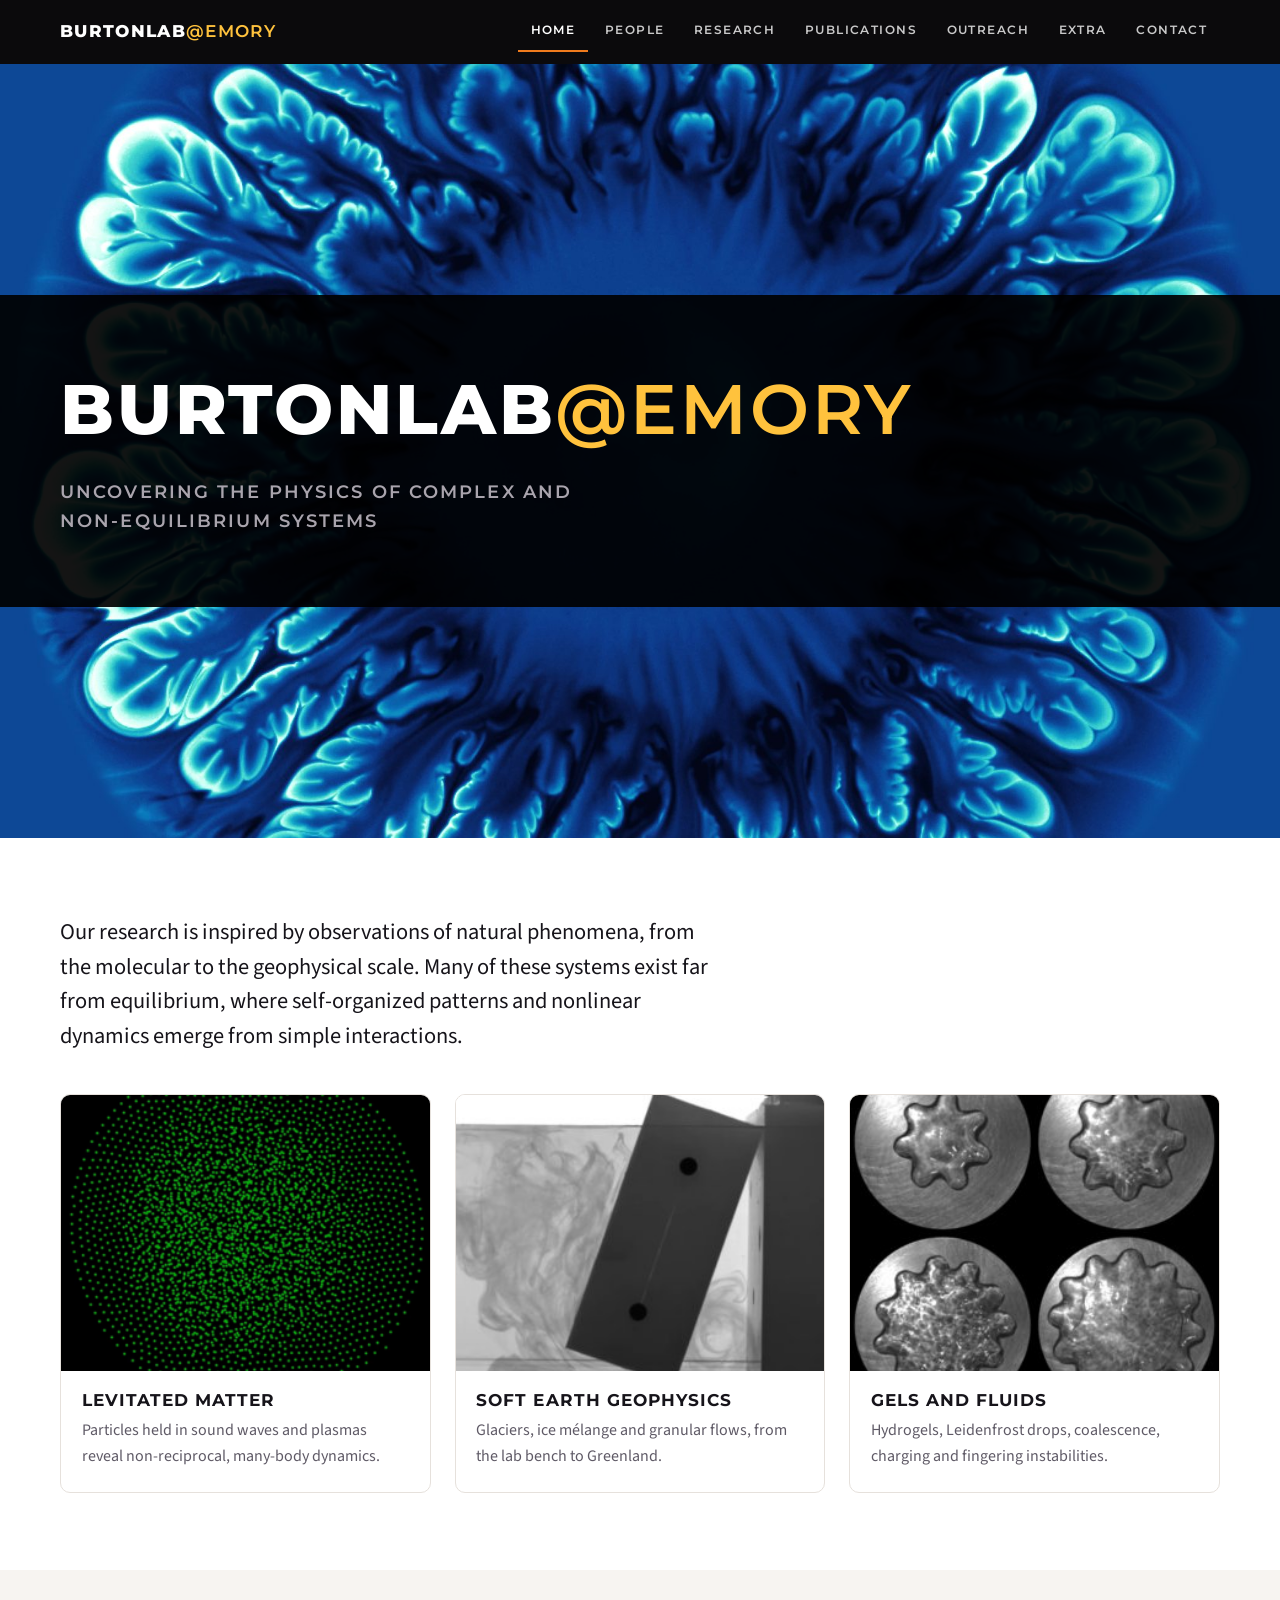
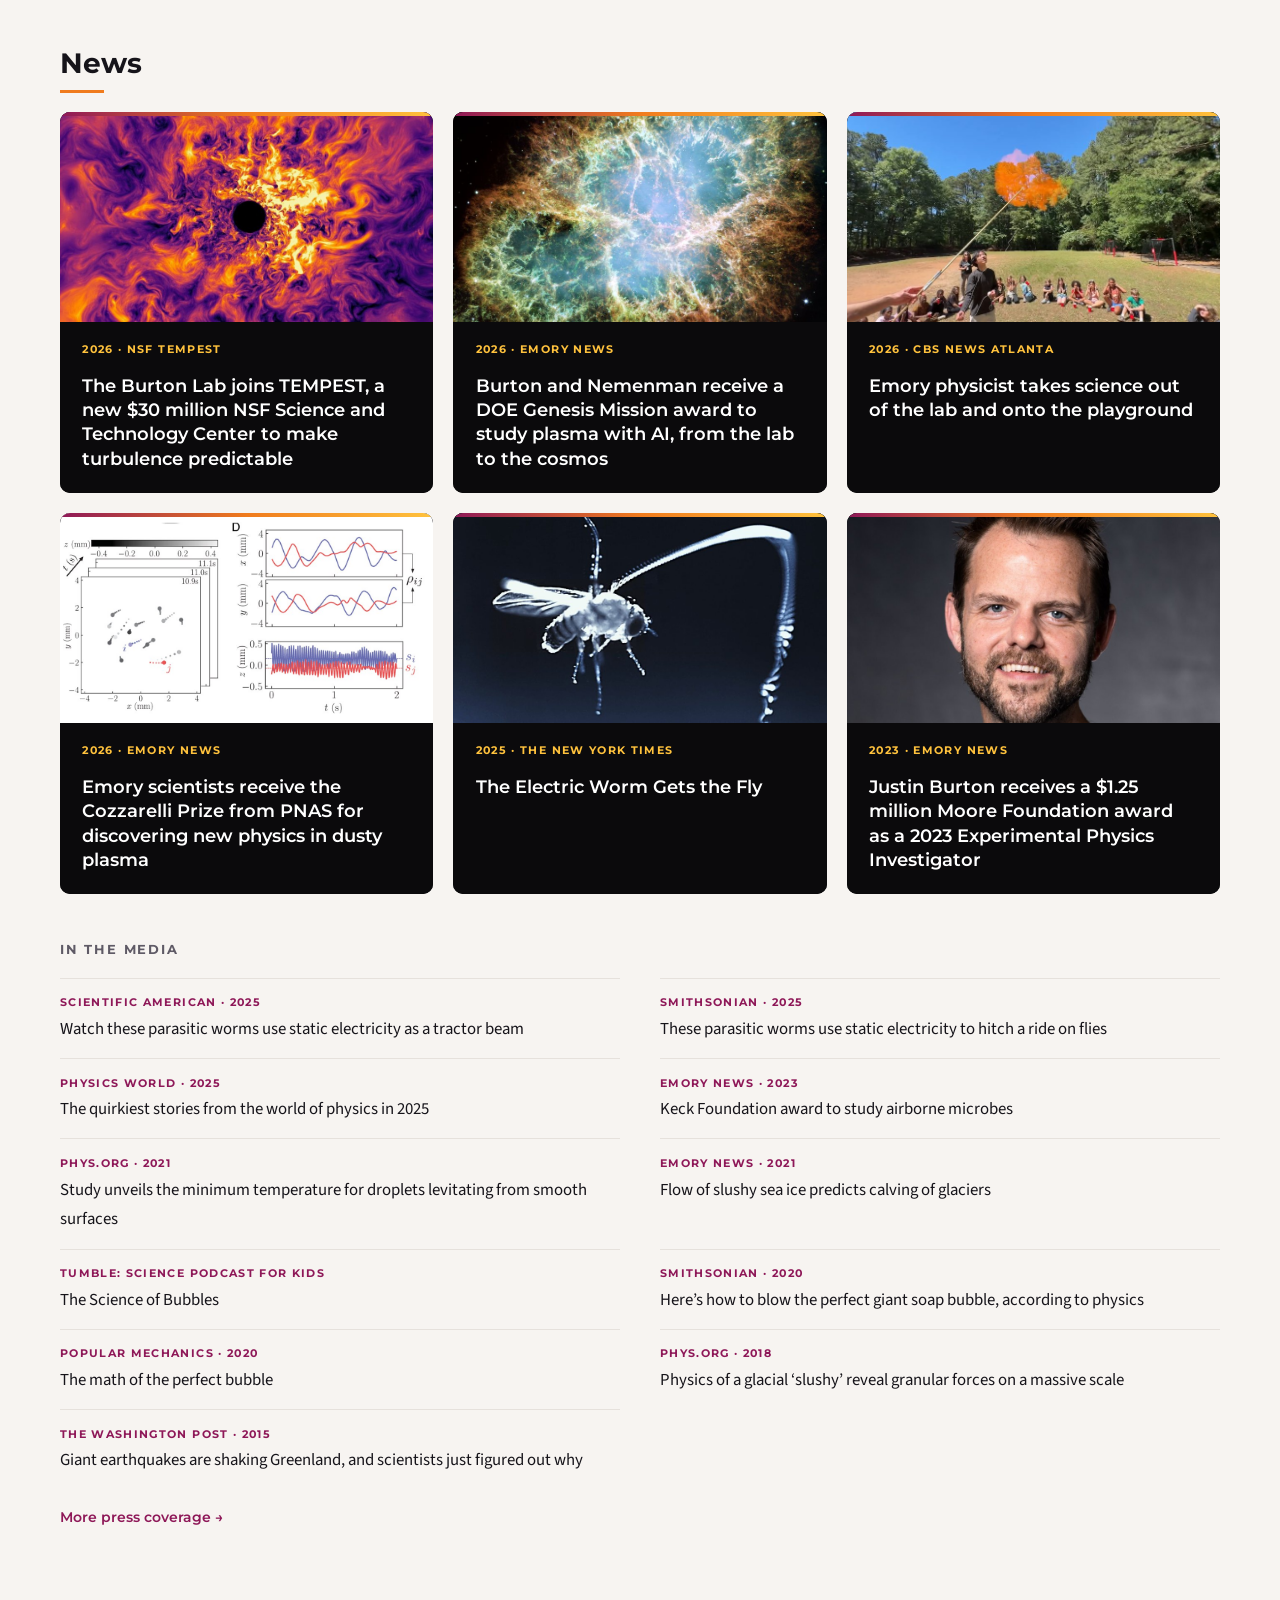
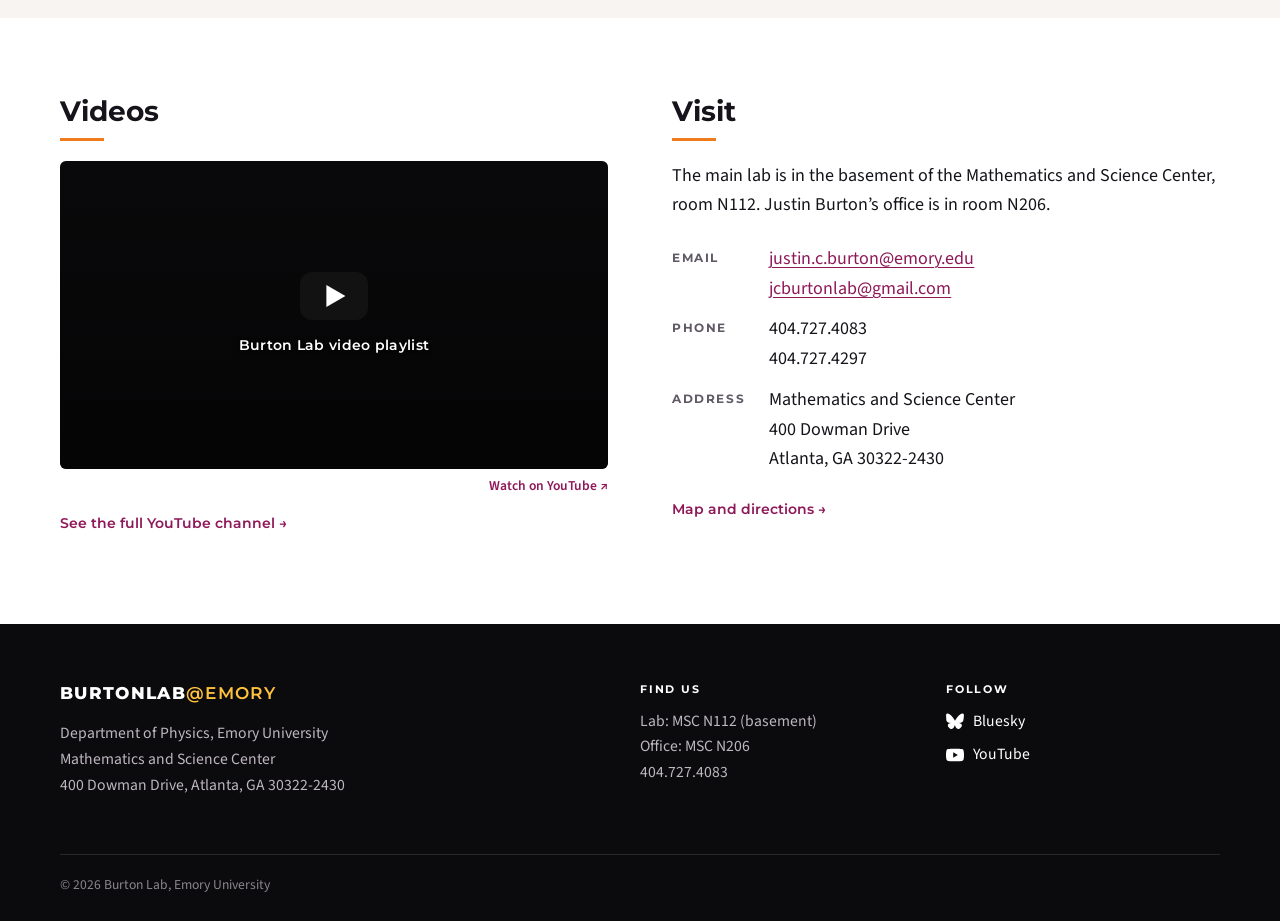
==== index.html @ 782dac1a "Initial commit" ====
<!DOCTYPE html>
<html lang="en">
<head>
<meta charset="utf-8">
<meta name="viewport" content="width=device-width, initial-scale=1">
<title>Burton Lab @ Emory</title>
<meta name="description" content="The Burton Lab at Emory University studies the physics of complex and non-equilibrium systems.">
<meta property="og:title" content="Burton Lab @ Emory">
<meta property="og:description" content="The Burton Lab at Emory University studies the physics of complex and non-equilibrium systems.">
<meta property="og:image" content="assets/img/banners/home-hero.jpg">
<link rel="icon" href="assets/favicon.svg" type="image/svg+xml">
<link rel="preconnect" href="https://fonts.googleapis.com">
<link rel="preconnect" href="https://fonts.gstatic.com" crossorigin>
<link href="https://fonts.googleapis.com/css2?family=Montserrat:wght@500;600;700;800&family=Source+Sans+3:ital,wght@0,400;0,600;0,700;1,400&display=swap" rel="stylesheet">
<link rel="stylesheet" href="css/style.css">
<script>document.addEventListener('error',function(e){var t=e.target;if(t&&(t.tagName==='IMG'||t.tagName==='VIDEO')){t.classList.add('missing');}},true);</script>
</head>
<body class="home">
<a class="skip" href="#main">Skip to content</a>
<nav class="topbar" aria-label="Main">
  <div class="wrap topbar-in">
    <a class="brand" href="index.html">BURTONLAB<span>@EMORY</span></a>
    <button class="menu-btn" aria-expanded="false" aria-controls="menu" aria-label="Menu"><span></span><span></span><span></span></button>
    <ul id="menu" class="menu"><li><a href="index.html" aria-current="page">Home</a></li><li><a href="people.html">People</a></li><li class="has-sub"><a href="research.html">Research</a><ul class="sub"><li><a href="levitated-matter.html">Levitated Matter</a></li><li><a href="soft-earth-geophysics.html">Soft Earth Geophysics</a></li><li><a href="gels-and-fluids.html">Gels and Fluids</a></li></ul></li><li><a href="publications.html">Publications</a></li><li><a href="outreach.html">Outreach</a></li><li><a href="extra.html">Extra</a></li><li><a href="contact.html">Contact</a></li></ul>
  </div>
</nav>

<main id="main">

<section class="hero"><div class="bg" style="background-image:url('assets/img/banners/home-hero.jpg')"></div>
  <div class="hero-band">
    <div class="wrap">
      <h1>BURTONLAB<span>@EMORY</span></h1>
      <p class="tagline">Uncovering the physics of complex and non-equilibrium systems</p>
    </div>
  </div>
</section>

<section class="section">
  <div class="wrap intro">
    <p class="lead">Our research is inspired by observations of natural phenomena, from the molecular to the geophysical scale. Many of these systems exist far from equilibrium, where self-organized patterns and nonlinear dynamics emerge from simple interactions.</p>
  </div>
  <div class="wrap cards3">
    <a class="card" href="levitated-matter.html"><div class="ph crop" style="aspect-ratio:4/3" data-label="levitated-matter.png"><img src="assets/img/research/levitated-matter.png" alt="Levitated Matter" loading="lazy"></div><div class="card-b"><h3>Levitated Matter</h3><p>Particles held in sound waves and plasmas reveal non-reciprocal, many-body dynamics.</p></div></a>
    <a class="card" href="soft-earth-geophysics.html"><div class="ph crop" style="aspect-ratio:4/3" data-label="soft-earth-geophysics.jpg"><img src="assets/img/research/soft-earth-geophysics.jpg" alt="Soft Earth Geophysics" loading="lazy"></div><div class="card-b"><h3>Soft Earth Geophysics</h3><p>Glaciers, ice mélange and granular flows, from the lab bench to Greenland.</p></div></a>
    <a class="card" href="gels-and-fluids.html"><div class="ph crop" style="aspect-ratio:4/3" data-label="gels-and-fluids.jpg"><img src="assets/img/research/gels-and-fluids.jpg" alt="Gels and Fluids" loading="lazy"></div><div class="card-b"><h3>Gels and Fluids</h3><p>Hydrogels, Leidenfrost drops, coalescence, charging and fingering instabilities.</p></div></a>
  </div>
</section>

<section class="section alt">
  <div class="wrap">
    <h2 class="sec-h">News</h2>
    <div class="news3">
      <a class="news-card" href="https://tempest-stc.msu.edu/news/msu-receives-30m-nsf-grant-establish-turbulence-research-center">
        <div class="nc-img" style="background-image:url('assets/img/news/tempest.jpg')"></div>
        <div class="nc-body">
        <p class="m-src">2026 · NSF TEMPEST</p>
        <h3>The Burton Lab joins TEMPEST, a new $30 million NSF Science and Technology Center to make turbulence predictable</h3>
      </div>
      </a>
      <a class="news-card" href="https://news.emory.edu/stories/2026/07/emory-scientists-selected-us-genesis-mission-awards-speed-discovery-through-ai">
        <div class="nc-img" style="background-image:url('assets/img/news/genesis.jpg')"></div>
        <div class="nc-body">
        <p class="m-src">2026 · Emory News</p>
        <h3>Burton and Nemenman receive a DOE Genesis Mission award to study plasma with AI, from the lab to the cosmos</h3></div>
      </a>
      <a class="news-card" href="https://www.cbsnews.com/atlanta/news/emory-physicist-takes-science-out-of-the-lab-and-onto-the-playground/">
        <div class="nc-img" style="background-image:url('assets/img/news/cbs.jpg')"></div>
        <div class="nc-body">
        <p class="m-src">2026 · CBS News Atlanta</p>
        <h3>Emory physicist takes science out of the lab and onto the playground</h3></div>
      </a>
      <a class="news-card" href="https://news.emory.edu/stories/2026/05/er_cozzarelli_prize/story.html">
        <div class="nc-img" style="background-image:url('assets/img/news/cozzarelli.jpg')"></div>
        <div class="nc-body">
        <p class="m-src">2026 · Emory News</p>
        <h3>Emory scientists receive the Cozzarelli Prize from PNAS for discovering new physics in dusty plasma</h3></div>
      </a>
      <a class="news-card" href="https://www.nytimes.com/2025/10/22/science/worms-static-electricity.html?unlocked_article_code=1.vU8.OGUW.R2_FJxa88JDH&amp;smid=url-share">
        <div class="nc-img" style="background-image:url('assets/img/news/nyt-worm.jpg')"></div>
        <div class="nc-body">
        <p class="m-src">2025 · The New York Times</p>
        <h3>The Electric Worm Gets the Fly</h3></div>
      </a>
      <a class="news-card" href="https://news.emory.edu/stories/2023/08/er_burton_grant_29-08-2023/story.html">
        <div class="nc-img" style="background-image:url('assets/img/news/moore.jpg');background-position:center 30%"></div>
        <div class="nc-body">
        <p class="m-src">2023 · Emory News</p>
        <h3>Justin Burton receives a $1.25 million Moore Foundation award as a 2023 Experimental Physics Investigator</h3></div>
      </a>
    </div>
    <h3 class="sub-h">In the media</h3>
    <ul class="media"><li><a href="https://www.scientificamerican.com/article/static-electricity-helps-parasitic-nematodes-leap-onto-insects/"><span class="m-src">Scientific American · 2025</span><span class="m-t">Watch these parasitic worms use static electricity as a tractor beam</span></a></li><li><a href="https://www.smithsonianmag.com/smart-news/these-parasitic-worms-use-static-electricity-to-hitch-a-ride-on-flies-180987557/"><span class="m-src">Smithsonian · 2025</span><span class="m-t">These parasitic worms use static electricity to hitch a ride on flies</span></a></li><li><a href="https://physicsworld.com/a/the-quirkiest-stories-from-the-world-of-physics-in-2025/"><span class="m-src">Physics World · 2025</span><span class="m-t">The quirkiest stories from the world of physics in 2025</span></a></li><li><a href="https://news.emory.edu/stories/2023/01/esc_airborne_microbes_27-01-2023/story.html"><span class="m-src">Emory News · 2023</span><span class="m-t">Keck Foundation award to study airborne microbes</span></a></li><li><a href="https://phys.org/news/2021-09-unveils-minimum-temperature-droplets-levitating.html"><span class="m-src">phys.org · 2021</span><span class="m-t">Study unveils the minimum temperature for droplets levitating from smooth surfaces</span></a></li><li><a href="https://news.emory.edu/features/2021/06/esc-ice-predicts-glacier-calving/index.html"><span class="m-src">Emory News · 2021</span><span class="m-t">Flow of slushy sea ice predicts calving of glaciers</span></a></li><li><a href="https://www.sciencepodcastforkids.com/single-post/the-science-of-bubbles"><span class="m-src">Tumble: Science Podcast for Kids</span><span class="m-t">The Science of Bubbles</span></a></li><li><a href="https://www.smithsonianmag.com/smart-news/heres-how-blow-perfect-giant-soap-bubble-according-physics-180974149/"><span class="m-src">Smithsonian · 2020</span><span class="m-t">Here’s how to blow the perfect giant soap bubble, according to physics</span></a></li><li><a href="https://www.popularmechanics.com/science/a30781401/bubble-math/"><span class="m-src">Popular Mechanics · 2020</span><span class="m-t">The math of the perfect bubble</span></a></li><li><a href="https://phys.org/news/2018-04-physics-glacial-slushy-reveal-granular.html"><span class="m-src">phys.org · 2018</span><span class="m-t">Physics of a glacial ‘slushy’ reveal granular forces on a massive scale</span></a></li><li><a href="http://www.washingtonpost.com/news/energy-environment/wp/2015/06/25/giant-earthquakes-are-shaking-greenland-and-scientists-just-figured-out-the-disturbing-reason-why/"><span class="m-src">The Washington Post · 2015</span><span class="m-t">Giant earthquakes are shaking Greenland, and scientists just figured out why</span></a></li></ul>
    <p class="more"><a href="extra.html#news">More press coverage →</a></p>
  </div>
</section>

<section class="section">
  <div class="wrap two">
    <div>
      <h2 class="sec-h">Videos</h2>
      <figure><div class="embed yt"><a class="yt-play" href="https://www.youtube.com/playlist?list=PLbxTj2dlaCv8vQ_uwPVM6fxIm1yYtoAgS" data-src="https://www.youtube-nocookie.com/embed/videoseries?list=PLbxTj2dlaCv8vQ_uwPVM6fxIm1yYtoAgS" target="_blank" rel="noopener"><span class="yt-btn" aria-hidden="true"></span><span class="yt-title">Burton Lab video playlist</span><span class="sr-only">Play video</span></a></div><figcaption class="yt-link"><a href="https://www.youtube.com/playlist?list=PLbxTj2dlaCv8vQ_uwPVM6fxIm1yYtoAgS" target="_blank" rel="noopener">Watch on YouTube &#8599;</a></figcaption></figure>
      <p class="more"><a href="https://www.youtube.com/channel/UCtBs-PlmusRjpb8XsMqxd4Q">See the full YouTube channel →</a></p>
    </div>
    <div>
      <h2 class="sec-h">Visit</h2>
      <p>The main lab is in the basement of the Mathematics and Science Center, room N112. Justin Burton’s office is in room N206.</p>
      <dl class="contact-dl">
        <dt>Email</dt><dd><a class="mail" href="mailto:justin.c.burton@emory.edu">justin.c.burton@emory.edu</a><br><a class="mail" href="mailto:jcburtonlab@gmail.com">jcburtonlab@gmail.com</a></dd>
        <dt>Phone</dt><dd>404.727.4083<br>404.727.4297</dd>
        <dt>Address</dt><dd>Mathematics and Science Center<br>400 Dowman Drive<br>Atlanta, GA 30322-2430</dd>
      </dl>
      <p class="more"><a href="contact.html">Map and directions →</a></p>
    </div>
  </div>
</section>

</main>
<footer class="footer">
  <div class="wrap footer-grid">
    <div>
      <p class="brand brand-foot">BURTONLAB<span>@EMORY</span></p>
      <p>Department of Physics, Emory University<br>Mathematics and Science Center<br>400 Dowman Drive, Atlanta, GA 30322-2430</p>
    </div>
    <div>
      <p class="foot-h">Find us</p>
      <p>Lab: MSC N112 (basement)<br>Office: MSC N206<br>404.727.4083</p>
    </div>
    <div>
      <p class="foot-h">Follow</p>
      <p class="social"><a href="https://bsky.app/profile/burtonlab.bsky.social" aria-label="Bluesky"><svg viewBox="0 0 24 24" aria-hidden="true"><path d="M5.2 3.3C7.9 5.3 10.8 9.4 12 11.7c1.2-2.3 4.1-6.4 6.8-8.4 1.9-1.5 5.1-2.6 5.1 1 0 .7-.4 6-.7 6.8-.9 3-4 3.8-6.8 3.3 4.9.8 6.1 3.6 3.4 6.3-5.1 5.2-7.3-1.3-7.9-3l-.1-.3-.1.3c-.6 1.7-2.8 8.2-7.9 3-2.7-2.7-1.5-5.5 3.4-6.3-2.8.5-5.9-.3-6.8-3.3C.5 10.3.1 5 .1 4.3c0-3.6 3.2-2.5 5.1-1z"/></svg><span>Bluesky</span></a><a href="https://www.youtube.com/channel/UCtBs-PlmusRjpb8XsMqxd4Q" aria-label="YouTube"><svg viewBox="0 0 24 24" aria-hidden="true"><path d="M23.5 6.2a3 3 0 0 0-2.1-2.1C19.5 3.6 12 3.6 12 3.6s-7.5 0-9.4.5A3 3 0 0 0 .5 6.2 31 31 0 0 0 0 12a31 31 0 0 0 .5 5.8 3 3 0 0 0 2.1 2.1c1.9.5 9.4.5 9.4.5s7.5 0 9.4-.5a3 3 0 0 0 2.1-2.1A31 31 0 0 0 24 12a31 31 0 0 0-.5-5.8zM9.6 15.6V8.4l6.2 3.6-6.2 3.6z"/></svg><span>YouTube</span></a></p>
    </div>
  </div>
  <div class="wrap copy">© <span id="yr">2026</span> Burton Lab, Emory University</div>
</footer>
<dialog class="lightbox" aria-label="Image viewer"><button class="lb-close" aria-label="Close">×</button><figure><div class="lb-img"></div><figcaption></figcaption></figure></dialog>
<script src="js/site.js"></script>
</body>
</html>
---- css/style.css ----
/* Burton Lab @ Emory
   Colors pulled from the home-page fractal: deep magenta, ember orange, gold, on black. */
:root {
  --ink: #16141a;
  --muted: #5f5a66;
  --line: #e6e1dc;
  --paper: #ffffff;
  --soft: #f7f4f1;
  --night: #0b0a0c;
  --magenta: #8e1858;
  --magenta-d: #6a0f40;
  --ember: #f07b1d;
  --gold: #ffc23d;
  --wrap: 1160px;
  --head: "Montserrat", system-ui, sans-serif;
  --body: "Source Sans 3", system-ui, -apple-system, "Segoe UI", sans-serif;
  --radius: 6px;
  --fallback: radial-gradient(90% 60% at 50% -10%, #ffb02e 0%, #e2541b 25%, #8e1858 55%, transparent 80%),
    radial-gradient(90% 60% at 50% 110%, #ffb02e 0%, #e2541b 25%, #8e1858 55%, transparent 80%), #4a0c33;
}

*, *::before, *::after { box-sizing: border-box; }
html { scroll-behavior: smooth; scroll-padding-top: 80px; }
body { margin: 0; font-family: var(--body); font-size: 1.125rem; line-height: 1.65; color: var(--ink); background: var(--paper); -webkit-font-smoothing: antialiased; }
img, video, iframe { display: block; max-width: 100%; }
a { color: var(--magenta); text-decoration-thickness: 1px; text-underline-offset: 3px; }
a:hover { color: var(--ember); }
h1, h2, h3, h4 { font-family: var(--head); line-height: 1.2; margin: 0 0 .6em; }
p { margin: 0 0 1em; }
strong { font-weight: 700; }
.wrap { width: min(100% - 2.5rem, var(--wrap)); margin-inline: auto; }
.skip { position: absolute; left: -999px; }
.skip:focus { left: 1rem; top: 1rem; z-index: 99; background: #fff; padding: .5rem 1rem; }

/* ---------- top bar ---------- */
.topbar { position: sticky; top: 0; z-index: 50; background: var(--night); color: #fff; }
.topbar-in { display: flex; align-items: center; justify-content: space-between; min-height: 64px; gap: 1rem; }
.brand { font-family: var(--head); font-weight: 800; letter-spacing: .08em; color: #fff; text-decoration: none; font-size: 1.05rem; }
.brand span { color: var(--gold); font-weight: 600; }
.brand:hover { color: #fff; }
.menu { list-style: none; margin: 0; padding: 0; display: flex; gap: .25rem; }
.menu a { display: block; padding: .55rem .8rem; color: rgba(255,255,255,.78); text-decoration: none; font-family: var(--head); font-weight: 600; font-size: .74rem; letter-spacing: .12em; text-transform: uppercase; border-bottom: 2px solid transparent; }
.menu a:hover, .menu a[aria-current="page"] { color: #fff; border-bottom-color: var(--ember); }
.has-sub { position: relative; }
.sub { list-style: none; margin: 0; padding: .5rem 0; position: absolute; left: 0; top: 100%; min-width: 230px; background: var(--night); border-top: 2px solid var(--ember); display: none; box-shadow: 0 12px 30px rgba(0,0,0,.3); }
.sub a { border: 0; padding: .55rem 1rem; }
.sub a[aria-current="page"] { color: var(--gold); }
.has-sub:hover .sub, .has-sub:focus-within .sub { display: block; }
.menu-btn { display: none; background: none; border: 0; padding: .6rem; cursor: pointer; }
.menu-btn span { display: block; width: 26px; height: 2px; background: #fff; margin: 6px 0; transition: transform .2s, opacity .2s; }

@media (max-width: 900px) {
  .menu-btn { display: block; }
  .menu { display: none; position: absolute; left: 0; right: 0; top: 64px; background: var(--night); flex-direction: column; padding: .5rem 1.25rem 1.25rem; }
  .menu.open { display: flex; }
  .menu a { font-size: .85rem; padding: .7rem 0; }
  .sub { display: block; position: static; box-shadow: none; border: 0; padding: 0 0 0 1rem; min-width: 0; }
  .menu-btn[aria-expanded="true"] span:nth-child(1) { transform: translateY(8px) rotate(45deg); }
  .menu-btn[aria-expanded="true"] span:nth-child(2) { opacity: 0; }
  .menu-btn[aria-expanded="true"] span:nth-child(3) { transform: translateY(-8px) rotate(-45deg); }
}

/* ---------- hero (home) ---------- */
.hero, .banner { position: relative; background: var(--fallback); overflow: hidden; }
.hero .bg, .banner .bg { position: absolute; inset: 0; background-size: cover; background-position: center; }
.hero { min-height: min(86vh, 860px); display: grid; align-items: center; }
.hero-band { position: relative; background: rgba(0,0,0,.92); color: #fff; padding: clamp(2.5rem, 6vw, 4.5rem) 0; }
.hero h1 { font-size: clamp(2.1rem, 5.6vw, 4.4rem); font-weight: 800; letter-spacing: .04em; margin: 0 0 .35em; }
.hero h1 span { color: var(--gold); font-weight: 600; }
.tagline { font-family: var(--head); font-weight: 600; text-transform: uppercase; letter-spacing: .12em; color: #a9a4ad; font-size: clamp(.85rem, 1.6vw, 1.1rem); margin: 0; max-width: 46ch; }

/* ---------- page banner ---------- */
.banner { min-height: 250px; display: flex; align-items: flex-end; }
.banner .band { position: relative; width: 100%; background: linear-gradient(to top, rgba(0,0,0,.92), rgba(0,0,0,.72)); color: #fff; padding: 1.6rem 0 1.4rem; }
.banner h1 { font-size: clamp(1.7rem, 3.8vw, 2.7rem); font-weight: 800; letter-spacing: .05em; text-transform: uppercase; margin: 0; }
.banner.plain { min-height: 0; }
.banner.plain .band { background: var(--night); padding: 2.4rem 0 1.8rem; border-bottom: 3px solid transparent; border-image: linear-gradient(90deg, var(--magenta), var(--ember), var(--gold)) 1; }
.kicker { font-family: var(--head); text-transform: uppercase; letter-spacing: .18em; font-size: .72rem; font-weight: 700; color: var(--gold); margin: 0 0 .5rem; }
.kicker.dark { color: var(--magenta); }

/* ---------- sections ---------- */
.section { padding: clamp(3rem, 6vw, 5rem) 0; }
.section.alt { background: var(--soft); }
.sec-h { font-size: clamp(1.35rem, 2.4vw, 1.75rem); font-weight: 700; margin-bottom: 1.2rem; }
.sec-h::after { content: ""; display: block; width: 44px; height: 3px; background: var(--ember); margin-top: .6rem; }
.sub-h { font-family: var(--head); font-size: .8rem; font-weight: 700; text-transform: uppercase; letter-spacing: .14em; color: var(--muted); margin: 3rem 0 1.25rem; }
.lead { font-size: clamp(1.2rem, 2vw, 1.4rem); line-height: 1.55; color: var(--ink); }
.intro { margin-bottom: 2.5rem; }
.intro .lead { max-width: 60ch; }
.prose { max-width: 75ch; }
.more { font-family: var(--head); font-weight: 600; font-size: .85rem; margin-top: 1rem; }
.more a { text-decoration: none; }
.btn { display: inline-block; font-family: var(--head); font-weight: 700; font-size: .78rem; letter-spacing: .1em; text-transform: uppercase; padding: .8rem 1.2rem; background: var(--night); color: #fff; text-decoration: none; border-radius: var(--radius); }
.btn:hover { background: var(--magenta); color: #fff; }
.two { display: grid; grid-template-columns: 1fr 1fr; gap: clamp(2rem, 5vw, 4rem); align-items: start; }
.split { display: grid; grid-template-columns: minmax(0, 5fr) minmax(0, 6fr); gap: clamp(1.5rem, 4vw, 3rem); align-items: start; margin-block: 2rem; }
.split.rev > :first-child { order: 2; }
.toc { display: flex; flex-wrap: wrap; gap: .5rem; padding-top: 2rem; }
.toc a { font-family: var(--head); font-size: .75rem; font-weight: 600; letter-spacing: .06em; text-transform: uppercase; text-decoration: none; color: var(--ink); border: 1px solid var(--line); padding: .45rem .8rem; border-radius: 999px; }
.toc a:hover { border-color: var(--ember); color: var(--magenta); }
@media (max-width: 800px) { .two, .split { grid-template-columns: 1fr; } .split.rev > :first-child { order: 0; } }

/* ---------- image placeholders ---------- */
.ph { position: relative; overflow: hidden; border-radius: var(--radius); background:
  repeating-linear-gradient(135deg, rgba(142,24,88,.07) 0 12px, rgba(142,24,88,.03) 12px 24px), #f1ece8; }
.ph::after { content: attr(data-label); position: absolute; inset: auto .6rem .6rem .6rem; font-family: var(--head); font-size: .66rem; font-weight: 600; letter-spacing: .04em; color: #8a7f86; text-align: center; overflow: hidden; white-space: nowrap; text-overflow: ellipsis; }
.ph::before { content: ""; position: absolute; left: 50%; top: 45%; width: 34px; height: 26px; transform: translate(-50%, -50%); border: 2px solid #c9b9c1; border-radius: 4px;
  background: radial-gradient(circle at 70% 35%, #c9b9c1 3px, transparent 4px), linear-gradient(135deg, transparent 55%, #c9b9c1 55%) bottom/100% 60% no-repeat; }
.ph.video::before { width: 0; height: 0; border-radius: 0; border-style: solid; border-width: 13px 0 13px 22px; border-color: transparent transparent transparent #c9b9c1; background: none; }
.ph img, .ph video { position: relative; z-index: 1; width: 100%; height: 100%; object-fit: contain; }
.ph.loaded { background: #fff; }
.ph.crop img { object-fit: cover; }
.ph video { object-fit: contain; background: #000; }
.ph.video { margin-inline: auto; }
.ph .missing { visibility: hidden; }
.ph.logo { background: transparent; }
.ph.logo img { object-fit: contain; object-position: left center; background: transparent; }
figure { margin: 0; }
figcaption { font-size: .92rem; color: var(--muted); margin-top: .6rem; line-height: 1.45; }
.yt-link { text-align: right; font-size: .85rem; margin-top: .45rem; }
.yt-link a { font-weight: 600; text-decoration: none; }
.yt-link a:hover { text-decoration: underline; }

/* ---------- cards (home / research) ---------- */
.cards3 { display: grid; grid-template-columns: repeat(3, 1fr); gap: 1.5rem; }
.card { display: block; text-decoration: none; color: var(--ink); background: #fff; border: 1px solid var(--line); border-radius: 10px; overflow: hidden; transition: transform .2s, box-shadow .2s; }
.card .ph { border-radius: 0; }
.card:hover { transform: translateY(-3px); box-shadow: 0 14px 34px rgba(22,20,26,.12); color: var(--ink); }
.card-b { padding: 1.2rem 1.3rem 1.4rem; }
.card h3 { font-size: 1.05rem; text-transform: uppercase; letter-spacing: .06em; margin-bottom: .4rem; }
.card p { color: var(--muted); font-size: 1rem; margin: 0; }
@media (max-width: 860px) { .cards3 { grid-template-columns: 1fr; } }

.rows { display: grid; gap: 1.5rem; }
.row-card { display: grid; grid-template-columns: minmax(0, 5fr) minmax(0, 7fr); gap: 2rem; align-items: center; text-decoration: none; color: var(--ink); padding: 1.25rem; border: 1px solid var(--line); border-radius: 12px; transition: box-shadow .2s, border-color .2s; }
.row-card:hover { color: var(--ink); border-color: transparent; box-shadow: 0 14px 34px rgba(22,20,26,.12); }
.row-card h2 { text-transform: uppercase; letter-spacing: .05em; font-size: 1.4rem; }
.row-card p { color: var(--muted); }
.go { font-family: var(--head); font-weight: 700; font-size: .8rem; letter-spacing: .1em; text-transform: uppercase; color: var(--magenta); }
@media (max-width: 760px) { .row-card { grid-template-columns: 1fr; } }

/* ---------- news ---------- */
.news2 { display: grid; grid-template-columns: 1fr 1fr; gap: 1.5rem; }
.news3 { display: grid; grid-template-columns: repeat(3, 1fr); gap: 1.25rem; }
@media (max-width: 1000px) { .news3 { grid-template-columns: 1fr 1fr; } }
@media (max-width: 640px) { .news3 { grid-template-columns: 1fr; } }
.news-card { display: flex; flex-direction: column; background: var(--night); color: #fff; text-decoration: none; border-radius: 10px; position: relative; overflow: hidden; }
.news-card::before { content: ""; position: absolute; inset: 0 0 auto 0; height: 4px; background: linear-gradient(90deg, var(--magenta), var(--ember), var(--gold)); }
.nc-img { aspect-ratio: 16 / 9; background: #1d1a20 center / cover no-repeat; transition: transform .35s ease; }
.news-card:hover .nc-img { transform: scale(1.04); }
.nc-body { display: flex; flex-direction: column; gap: .3rem; padding: 1.1rem 1.4rem 1.4rem; position: relative; z-index: 1; background: inherit; flex: 1; }
.news-card::before { z-index: 2; }
.news-card h3 { font-size: 1.12rem; font-weight: 600; line-height: 1.35; margin: 0; }
.news-card:hover { color: #fff; background: #1d1a20; }
.news-card .m-src { color: var(--gold); }
.m-src { font-family: var(--head); font-size: .7rem; font-weight: 700; letter-spacing: .12em; text-transform: uppercase; color: var(--magenta); }
.media { list-style: none; margin: 0; padding: 0; display: grid; grid-template-columns: 1fr 1fr; column-gap: 2.5rem; }
.media li { border-top: 1px solid var(--line); }
.media a { display: block; padding: .9rem 0; text-decoration: none; color: var(--ink); }
.media a:hover .m-t { color: var(--magenta); }
.media .m-src { display: block; margin-bottom: .15rem; }
.media .m-t { font-size: 1.05rem; line-height: 1.4; }
@media (max-width: 760px) { .news2, .media { grid-template-columns: 1fr; } }
.contact-dl { display: grid; grid-template-columns: max-content 1fr; gap: .7rem 1.5rem; margin: 1.5rem 0; }
.contact-dl dt { font-family: var(--head); font-size: .72rem; font-weight: 700; letter-spacing: .14em; text-transform: uppercase; color: var(--muted); padding-top: .3rem; }
.contact-dl dd { margin: 0; }

/* ---------- embeds / media ---------- */
.embed { position: relative; aspect-ratio: 16/9; border-radius: var(--radius); overflow: hidden; background: #000; }
.embed iframe { position: absolute; inset: 0; width: 100%; height: 100%; border: 0; }
.media2, .media3, .media4 { display: grid; gap: 1.25rem; margin: 0 0 2rem; }
.media2 { grid-template-columns: 1fr 1fr; }
.media3 { grid-template-columns: repeat(3, 1fr); }
.media4 { grid-template-columns: repeat(2, 1fr); }
@media (max-width: 860px) { .media2, .media3, .media4 { grid-template-columns: 1fr; } }
.map { margin-top: 2.5rem; border-radius: 10px; overflow: hidden; aspect-ratio: 21/8; min-height: 280px; }
.map iframe { width: 100%; height: 100%; border: 0; }

/* ---------- galleries ---------- */
.gallery { display: grid; grid-template-columns: repeat(auto-fill, minmax(220px, 1fr)); gap: .9rem; margin-top: 1.5rem; }
.gallery.g4 { grid-template-columns: repeat(4, 1fr); }
@media (max-width: 900px) { .gallery.g4 { grid-template-columns: repeat(2, 1fr); } }
.gallery a { text-decoration: none; color: var(--ink); }
.gallery .ph { transition: transform .25s; }
.gallery a:hover .ph { transform: scale(1.02); }
.gallery .cap { display: block; font-family: var(--head); font-size: .78rem; font-weight: 600; letter-spacing: .06em; margin-top: .45rem; }

/* ---------- publications on topic pages ---------- */
.pubbox { margin-top: 2rem; border-left: 3px solid var(--ember); padding: .25rem 0 .25rem 1.4rem; max-width: 75ch; }
.pubbox h4 { font-size: .74rem; font-weight: 700; letter-spacing: .14em; text-transform: uppercase; color: var(--muted); }
.publinks { margin: 0; padding: 0; list-style: none; }
.publinks li { padding: .3rem 0; }
.publinks a { text-decoration: none; font-weight: 600; }
.publinks a::before { content: attr(data-kind); font-family: var(--head); font-size: .6rem; font-weight: 700; letter-spacing: .08em; color: #fff; background: var(--magenta); padding: .15rem .35rem; border-radius: 3px; margin-right: .6rem; vertical-align: 2px; }

/* ---------- people ---------- */
.pi { display: grid; grid-template-columns: 260px 1fr; gap: 2.5rem; align-items: center; padding-bottom: 1rem; }
.pi h2 { font-size: clamp(1.8rem, 3vw, 2.4rem); font-weight: 800; }
.pi .role { font-size: 1.2rem; }
@media (max-width: 640px) { .pi { grid-template-columns: 1fr; } .pi .ph { max-width: 260px; } }
.members { display: grid; grid-template-columns: repeat(6, 1fr); gap: 2rem 1.25rem; }
@media (max-width: 1000px) { .members { grid-template-columns: repeat(3, 1fr); } }
@media (max-width: 560px) { .members { grid-template-columns: repeat(2, 1fr); } }
.member h3 { font-size: 1rem; margin: .85rem 0 .15rem; }
.member p { margin: 0; font-size: .95rem; }
.member .role { color: var(--muted); }
.member .extra { color: var(--muted); font-size: .88rem; }
.member .mail { font-size: .85rem; word-break: break-all; }
.role { color: var(--muted); margin-bottom: .3rem; }
.portrait img { object-position: center 25%; }
.alumni { list-style: none; margin: 0; padding: 0; columns: 2 320px; column-gap: 3rem; }
.alumni li { break-inside: avoid; padding: .55rem 0; border-top: 1px solid var(--line); line-height: 1.35; }
.alumni strong { display: block; font-weight: 600; }
.alumni span { color: var(--muted); font-size: .95rem; }

/* ---------- publications page ---------- */
.years { position: sticky; top: 64px; z-index: 5; background: rgba(255,255,255,.96); backdrop-filter: blur(6px); display: flex; flex-wrap: wrap; gap: .35rem; padding: 1rem 0; border-bottom: 1px solid var(--line); }
.years a { font-family: var(--head); font-size: .75rem; font-weight: 600; text-decoration: none; color: var(--ink); padding: .3rem .55rem; border-radius: 4px; }
.years a:hover { background: var(--night); color: #fff; }
.year { display: grid; grid-template-columns: 120px 1fr; gap: 2rem; padding: 2.5rem 0; border-bottom: 1px solid var(--line); }
.year h2 { font-size: 2rem; font-weight: 800; color: var(--magenta); position: sticky; top: 130px; align-self: start; }
.pubs { list-style: none; margin: 0; padding: 0; display: grid; gap: 1.6rem; }
.pub { position: relative; }
.pub-t { font-weight: 700; font-size: 1.12rem; line-height: 1.35; text-decoration: none; color: var(--ink); }
.pub-t:hover { color: var(--magenta); }
.pub-a { margin: .3rem 0 .1rem; font-size: 1rem; color: #3a3640; }
.pub-a strong { color: var(--ink); }
.pub-v { margin: 0; font-size: .95rem; color: var(--muted); font-style: italic; }
.pub-v a { font-style: normal; }
.badge { position: absolute; right: 0; top: .2rem; font-family: var(--head); font-size: .62rem; font-weight: 700; letter-spacing: .1em; text-transform: uppercase; border: 1px solid var(--line); padding: .2rem .45rem; border-radius: 3px; color: var(--muted); }
@media (max-width: 700px) { .year { grid-template-columns: 1fr; gap: .5rem; } .year h2 { position: static; } }

/* ---------- link lists ---------- */
.linklist { list-style: none; margin: 0 0 2.5rem; padding: 0; }
.linklist li { padding: .5rem 0; border-top: 1px solid var(--line); line-height: 1.4; }
.linklist a { text-decoration: none; }

/* ---------- footer ---------- */
.footer { background: var(--night); color: #bdb7c0; padding: 3.5rem 0 1.5rem; font-size: .98rem; }
.footer-grid { display: grid; grid-template-columns: 2fr 1fr 1fr; gap: 2rem; }
.footer a { color: #fff; text-decoration: none; }
.footer a:hover { color: var(--gold); }
.brand-foot { margin-bottom: .8rem; }
.foot-h { font-family: var(--head); font-size: .7rem; font-weight: 700; letter-spacing: .16em; text-transform: uppercase; color: #fff; margin-bottom: .6rem; }
.social { display: flex; flex-direction: column; gap: .5rem; }
.social a { display: inline-flex; align-items: center; gap: .55rem; }
.social svg { width: 18px; height: 18px; fill: currentColor; }
.copy { border-top: 1px solid rgba(255,255,255,.12); margin-top: 2.5rem; padding-top: 1.2rem; font-size: .85rem; color: #8b858f; }
@media (max-width: 700px) { .footer-grid { grid-template-columns: 1fr; } }

/* ---------- lightbox ---------- */
.lightbox { border: 0; padding: 0; background: transparent; max-width: 94vw; max-height: 92vh; overflow: visible; }
.lightbox::backdrop { background: rgba(8,7,9,.9); }
.lightbox figure { margin: 0; }
.lightbox img { max-width: 94vw; max-height: 84vh; width: auto; height: auto; border-radius: 4px; }
.lightbox .ph { width: min(80vw, 900px); aspect-ratio: 4/3; }
.lightbox figcaption { color: #ddd; text-align: center; font-family: var(--head); font-size: .85rem; }
.lb-close { position: fixed; top: 1rem; right: 1.2rem; background: none; border: 0; color: #fff; font-size: 2.4rem; line-height: 1; cursor: pointer; }

.with-badge::after { content: ""; display: table; clear: both; }
.badge-img { float: right; width: 140px; height: auto; margin: 0 0 1rem 1.5rem; }
.prose .h3 { font-size: 1.12rem; font-weight: 700; margin: 1.8rem 0 .5rem; }
.pubbox + .pubbox { margin-top: 1rem; }
.publinks a[data-kind="arXiv"]::before, .publinks a[data-kind="DOI"]::before { background: var(--night); }

/* ---------- click-to-load YouTube ---------- */
.sr-only { position: absolute; width: 1px; height: 1px; overflow: hidden; clip: rect(0 0 0 0); white-space: nowrap; }
.embed.yt { background: #0b0a0c center / cover no-repeat; }
.yt-play { position: absolute; inset: 0; display: flex; flex-direction: column; align-items: center; justify-content: center; gap: .9rem;
  color: #fff; text-decoration: none; background: linear-gradient(180deg, rgba(0,0,0,.15), rgba(0,0,0,.55)); }
.yt-btn { width: 68px; height: 48px; border-radius: 12px; background: rgba(20,20,20,.85); position: relative; transition: background .15s; }
.yt-btn::after { content: ""; position: absolute; left: 50%; top: 50%; transform: translate(-40%, -50%);
  border-style: solid; border-width: 11px 0 11px 19px; border-color: transparent transparent transparent #fff; }
.yt-play:hover .yt-btn, .yt-play:focus-visible .yt-btn { background: #e00; }
.yt-title { font-family: var(--head); font-size: .9rem; font-weight: 600; letter-spacing: .02em; text-shadow: 0 1px 3px rgba(0,0,0,.6); padding: 0 1rem; text-align: center; }

/* ---------- publication link buttons ---------- */
.pub-links { display: flex; flex-wrap: wrap; gap: .4rem; margin: .45rem 0 0; }
.pub-links a { font-family: var(--head); font-size: .66rem; font-weight: 700; letter-spacing: .08em; text-transform: uppercase;
  text-decoration: none; padding: .25rem .6rem; border-radius: 3px; border: 1px solid var(--line); color: var(--ink); }
.pub-links a[data-kind="PDF"] { background: var(--magenta); border-color: var(--magenta); color: #fff; }
.pub-links a:hover { border-color: var(--magenta); color: var(--magenta); }
.pub-links a[data-kind="PDF"]:hover { background: #6f1245; color: #fff; }
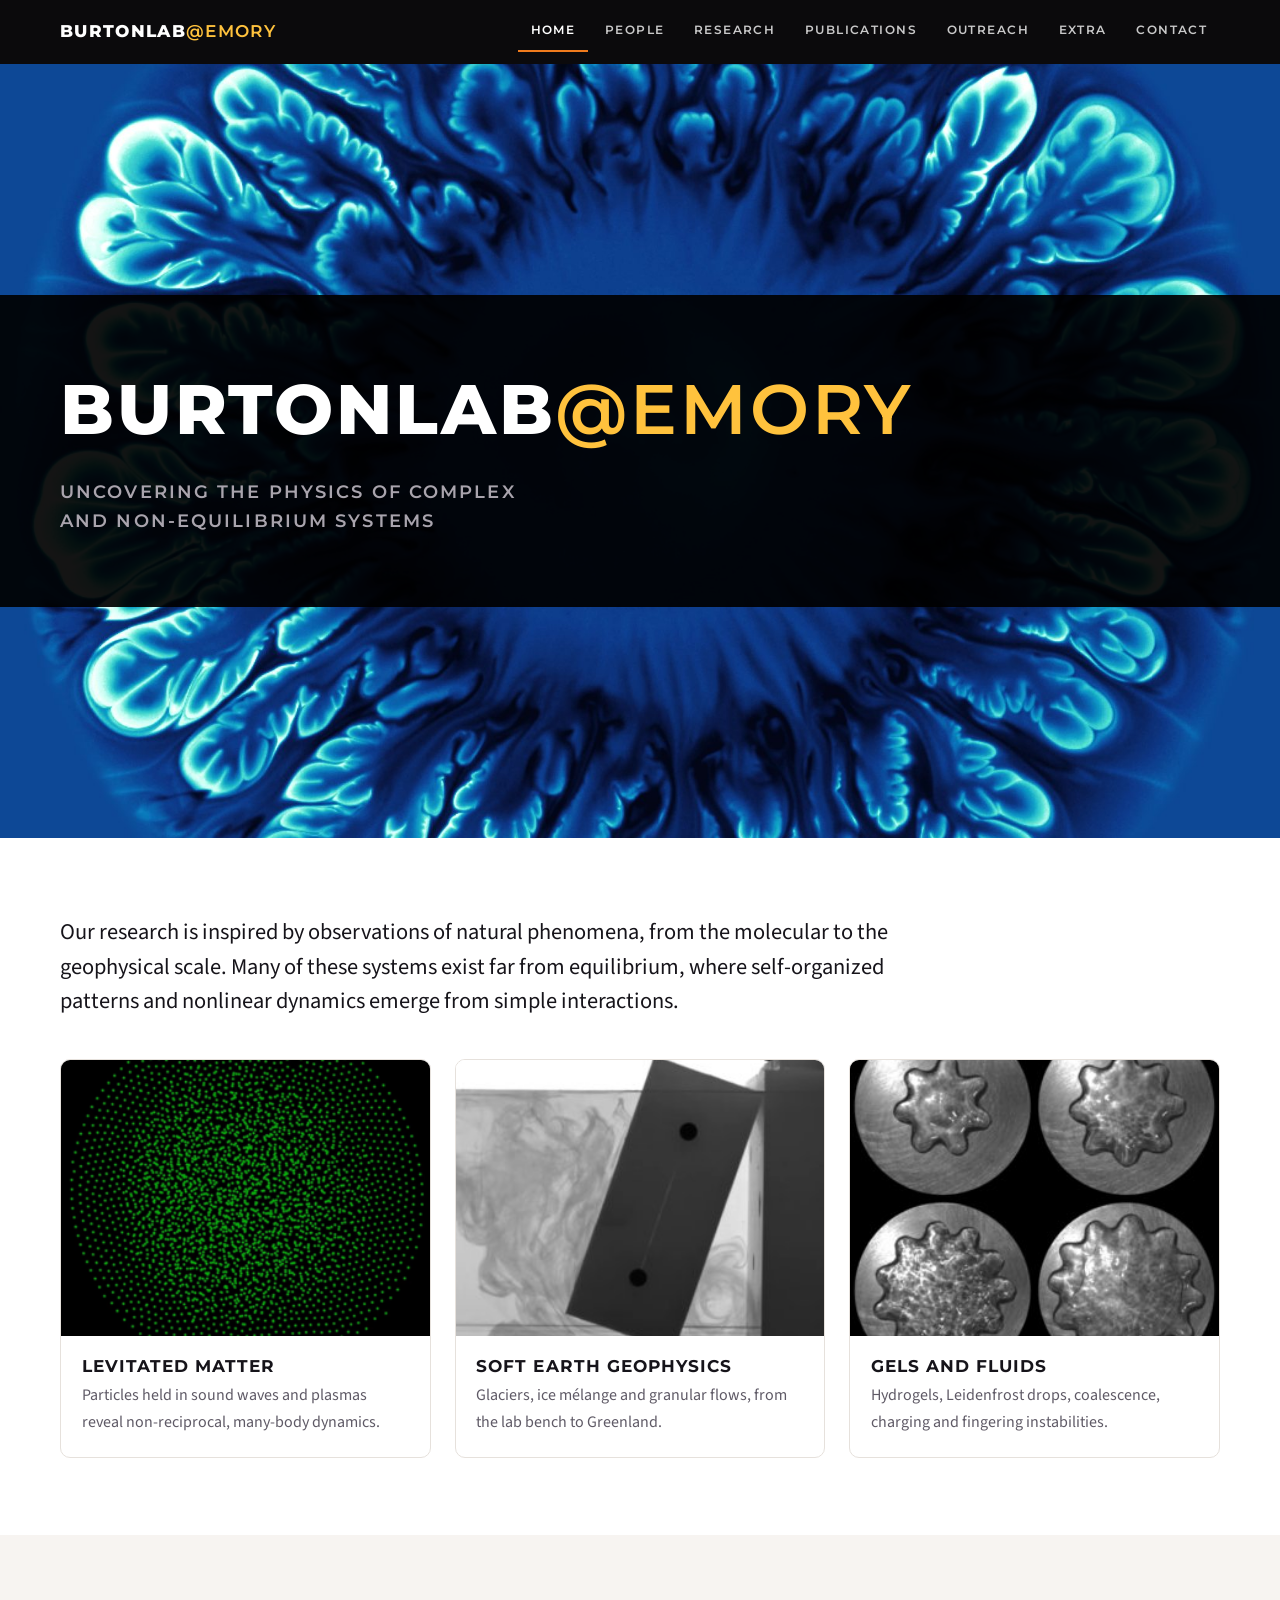
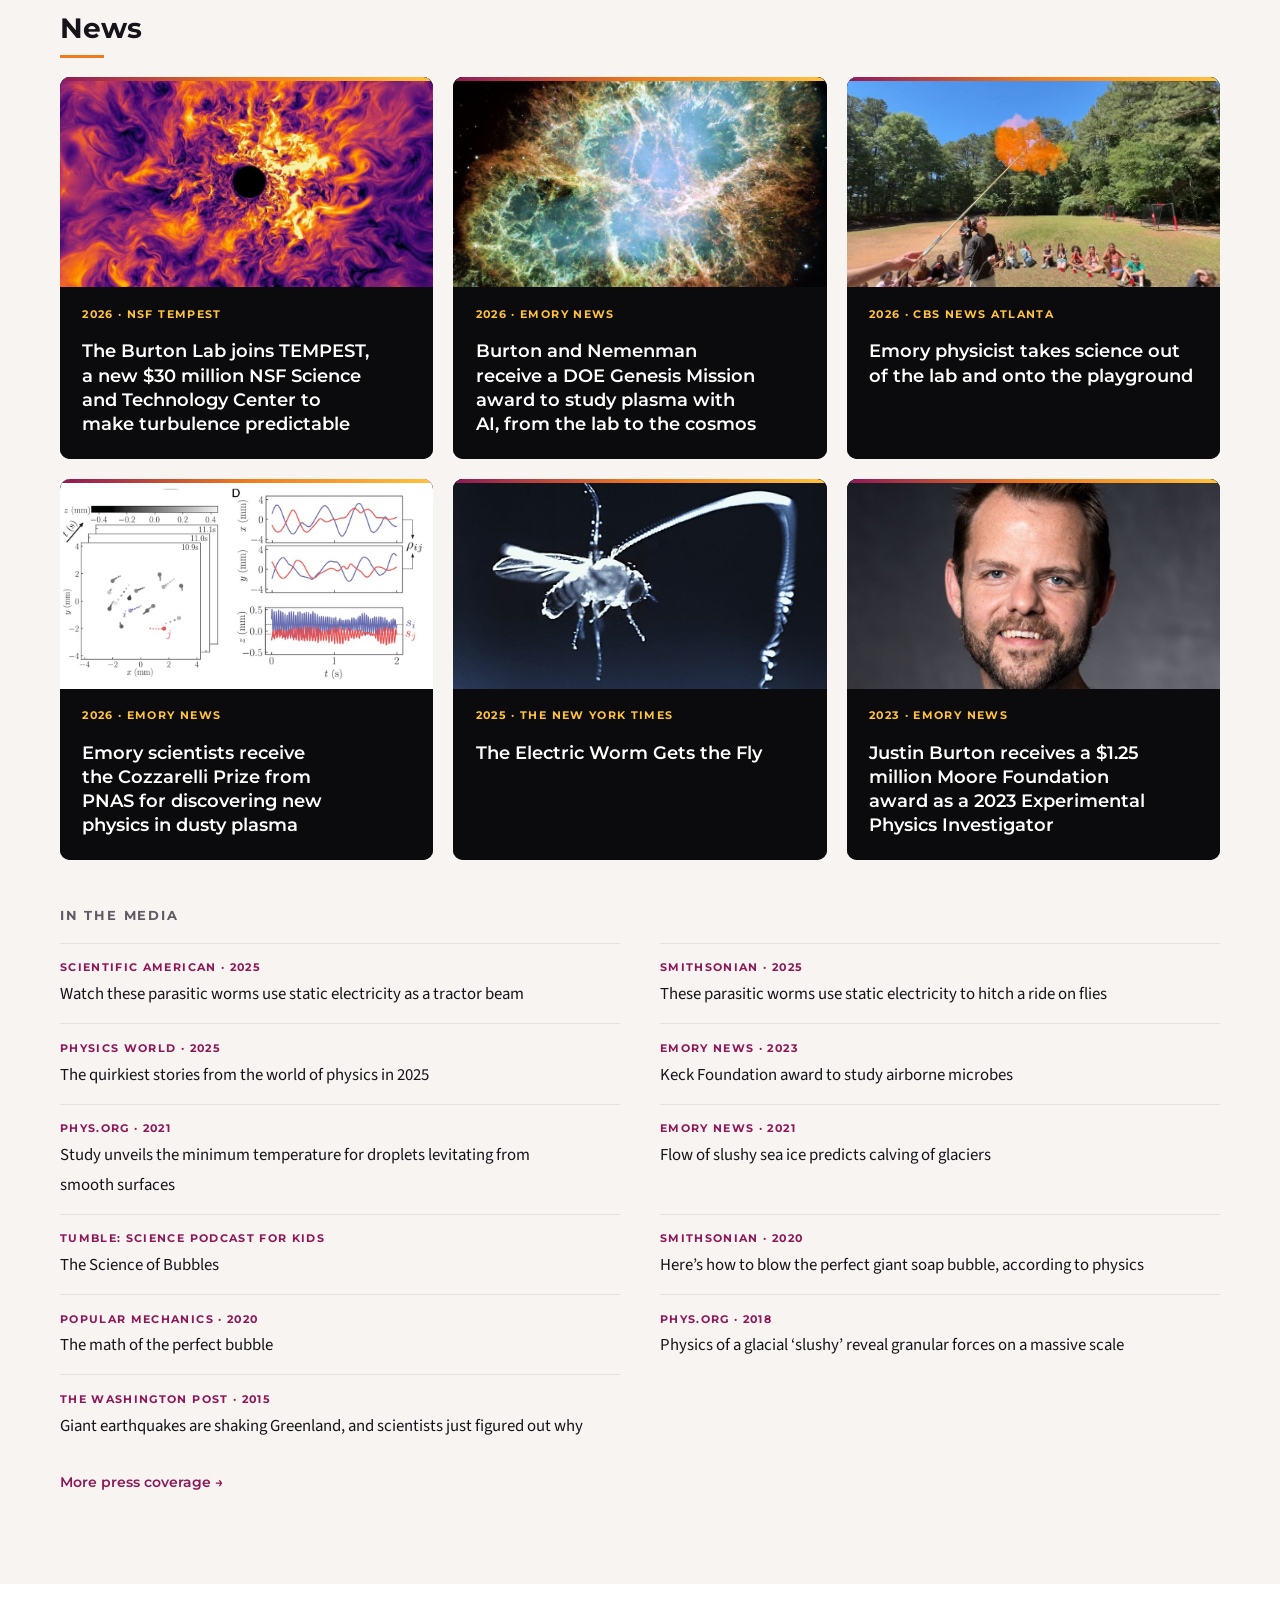
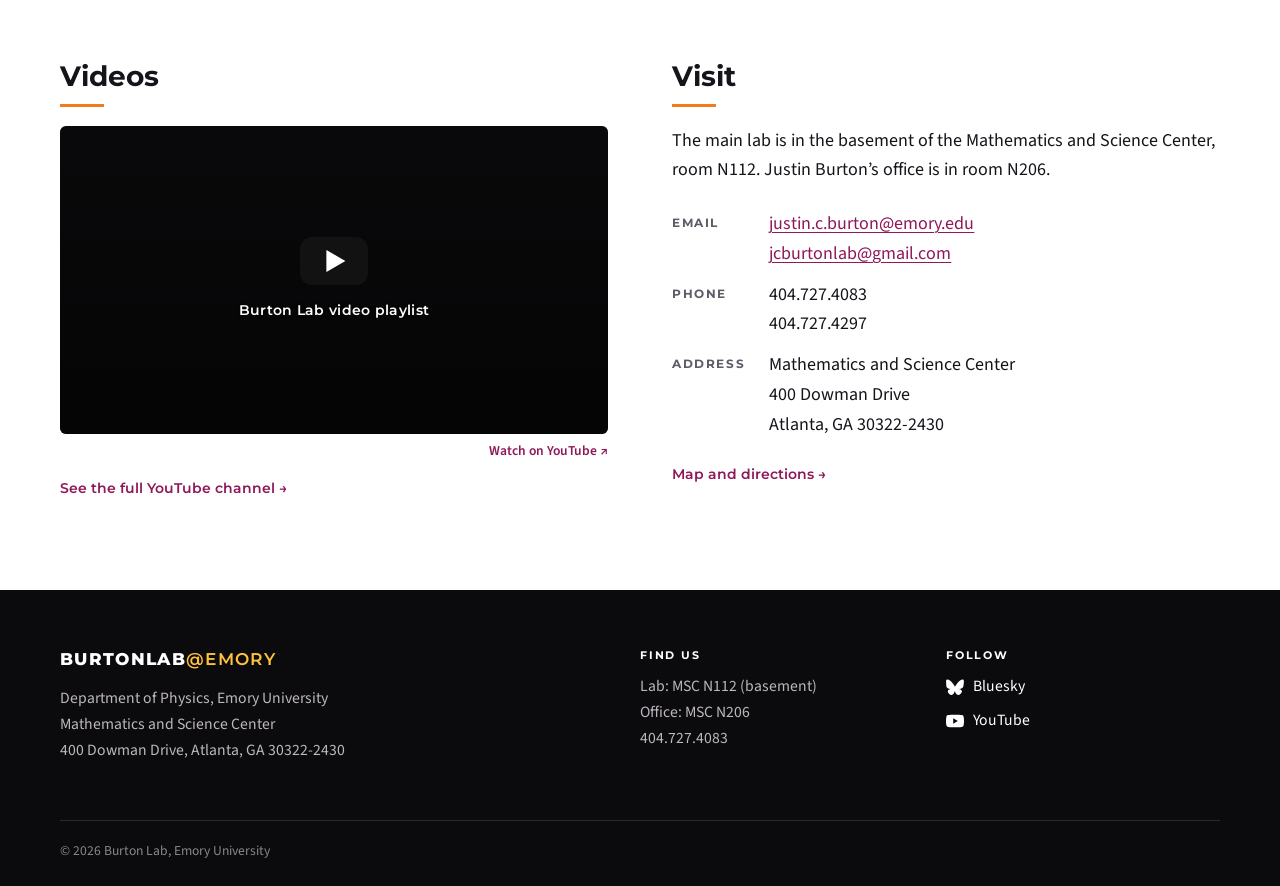
==== commit 6ce2b2ff: "Show a poster frame on the YouTube playlist player The home page playlist now shows the thumbnail of" ====
--- a/index.html
+++ b/index.html
@@ -30,7 +30,7 @@
 <section class="hero"><div class="bg" style="background-image:url('assets/img/banners/home-hero.jpg')"></div>
   <div class="hero-band">
     <div class="wrap">
-      <h1>BURTONLAB<span>@EMORY</span></h1>
+      <h1>BURTONLAB<wbr><span>@EMORY</span></h1>
       <p class="tagline">Uncovering the physics of complex and non-equilibrium systems</p>
     </div>
   </div>
@@ -99,7 +99,7 @@
   <div class="wrap two">
     <div>
       <h2 class="sec-h">Videos</h2>
-      <figure><div class="embed yt"><a class="yt-play" href="https://www.youtube.com/playlist?list=PLbxTj2dlaCv8vQ_uwPVM6fxIm1yYtoAgS" data-src="https://www.youtube-nocookie.com/embed/videoseries?list=PLbxTj2dlaCv8vQ_uwPVM6fxIm1yYtoAgS" target="_blank" rel="noopener"><span class="yt-btn" aria-hidden="true"></span><span class="yt-title">Burton Lab video playlist</span><span class="sr-only">Play video</span></a></div><figcaption class="yt-link"><a href="https://www.youtube.com/playlist?list=PLbxTj2dlaCv8vQ_uwPVM6fxIm1yYtoAgS" target="_blank" rel="noopener">Watch on YouTube &#8599;</a></figcaption></figure>
+      <figure><div class="embed yt" style="background-image:url('https://i.ytimg.com/vi/gZB6i9FHicU/maxresdefault.jpg')"><a class="yt-play" href="https://www.youtube.com/playlist?list=PLbxTj2dlaCv8vQ_uwPVM6fxIm1yYtoAgS" data-src="https://www.youtube-nocookie.com/embed/videoseries?list=PLbxTj2dlaCv8vQ_uwPVM6fxIm1yYtoAgS" target="_blank" rel="noopener"><span class="yt-btn" aria-hidden="true"></span><span class="yt-title">Burton Lab video playlist</span><span class="sr-only">Play video</span></a></div><figcaption class="yt-link"><a href="https://www.youtube.com/playlist?list=PLbxTj2dlaCv8vQ_uwPVM6fxIm1yYtoAgS" target="_blank" rel="noopener">Watch on YouTube &#8599;</a></figcaption></figure>
       <p class="more"><a href="https://www.youtube.com/channel/UCtBs-PlmusRjpb8XsMqxd4Q">See the full YouTube channel →</a></p>
     </div>
     <div>
--- a/css/style.css
+++ b/css/style.css
@@ -65,7 +65,7 @@
 .hero .bg, .banner .bg { position: absolute; inset: 0; background-size: cover; background-position: center; }
 .hero { min-height: min(86vh, 860px); display: grid; align-items: center; }
 .hero-band { position: relative; background: rgba(0,0,0,.92); color: #fff; padding: clamp(2.5rem, 6vw, 4.5rem) 0; }
-.hero h1 { font-size: clamp(2.1rem, 5.6vw, 4.4rem); font-weight: 800; letter-spacing: .04em; margin: 0 0 .35em; }
+.hero h1 { font-size: clamp(1.4rem, 7.2vw, 4.4rem); font-weight: 800; letter-spacing: .04em; margin: 0 0 .35em; }
 .hero h1 span { color: var(--gold); font-weight: 600; }
 .tagline { font-family: var(--head); font-weight: 600; text-transform: uppercase; letter-spacing: .12em; color: #a9a4ad; font-size: clamp(.85rem, 1.6vw, 1.1rem); margin: 0; max-width: 46ch; }
 
@@ -86,8 +86,8 @@
 .sub-h { font-family: var(--head); font-size: .8rem; font-weight: 700; text-transform: uppercase; letter-spacing: .14em; color: var(--muted); margin: 3rem 0 1.25rem; }
 .lead { font-size: clamp(1.2rem, 2vw, 1.4rem); line-height: 1.55; color: var(--ink); }
 .intro { margin-bottom: 2.5rem; }
-.intro .lead { max-width: 60ch; }
-.prose { max-width: 75ch; }
+.intro > p { max-width: var(--measure); }
+.prose { max-width: var(--measure); }
 .more { font-family: var(--head); font-weight: 600; font-size: .85rem; margin-top: 1rem; }
 .more a { text-decoration: none; }
 .btn { display: inline-block; font-family: var(--head); font-weight: 700; font-size: .78rem; letter-spacing: .1em; text-transform: uppercase; padding: .8rem 1.2rem; background: var(--night); color: #fff; text-decoration: none; border-radius: var(--radius); }
@@ -98,7 +98,7 @@
 .toc { display: flex; flex-wrap: wrap; gap: .5rem; padding-top: 2rem; }
 .toc a { font-family: var(--head); font-size: .75rem; font-weight: 600; letter-spacing: .06em; text-transform: uppercase; text-decoration: none; color: var(--ink); border: 1px solid var(--line); padding: .45rem .8rem; border-radius: 999px; }
 .toc a:hover { border-color: var(--ember); color: var(--magenta); }
-@media (max-width: 800px) { .two, .split { grid-template-columns: 1fr; } .split.rev > :first-child { order: 0; } }
+@media (max-width: 800px) { .two, .split { grid-template-columns: minmax(0, 1fr); } .split.rev > :first-child { order: 0; } }
 
 /* ---------- image placeholders ---------- */
 .ph { position: relative; overflow: hidden; border-radius: var(--radius); background:
@@ -161,9 +161,9 @@
 .media .m-src { display: block; margin-bottom: .15rem; }
 .media .m-t { font-size: 1.05rem; line-height: 1.4; }
 @media (max-width: 760px) { .news2, .media { grid-template-columns: 1fr; } }
-.contact-dl { display: grid; grid-template-columns: max-content 1fr; gap: .7rem 1.5rem; margin: 1.5rem 0; }
+.contact-dl { display: grid; grid-template-columns: max-content minmax(0, 1fr); gap: .7rem 1.5rem; margin: 1.5rem 0; }
 .contact-dl dt { font-family: var(--head); font-size: .72rem; font-weight: 700; letter-spacing: .14em; text-transform: uppercase; color: var(--muted); padding-top: .3rem; }
-.contact-dl dd { margin: 0; }
+.contact-dl dd { margin: 0; min-width: 0; overflow-wrap: anywhere; }
 
 /* ---------- embeds / media ---------- */
 .embed { position: relative; aspect-ratio: 16/9; border-radius: var(--radius); overflow: hidden; background: #000; }
@@ -173,7 +173,7 @@
 .media3 { grid-template-columns: repeat(3, 1fr); }
 .media4 { grid-template-columns: repeat(2, 1fr); }
 @media (max-width: 860px) { .media2, .media3, .media4 { grid-template-columns: 1fr; } }
-.map { margin-top: 2.5rem; border-radius: 10px; overflow: hidden; aspect-ratio: 21/8; min-height: 280px; }
+.map { margin-top: 2.5rem; border-radius: 10px; overflow: hidden; height: clamp(280px, 38vw, 480px); }
 .map iframe { width: 100%; height: 100%; border: 0; }
 
 /* ---------- galleries ---------- */
@@ -186,7 +186,7 @@
 .gallery .cap { display: block; font-family: var(--head); font-size: .78rem; font-weight: 600; letter-spacing: .06em; margin-top: .45rem; }
 
 /* ---------- publications on topic pages ---------- */
-.pubbox { margin-top: 2rem; border-left: 3px solid var(--ember); padding: .25rem 0 .25rem 1.4rem; max-width: 75ch; }
+.pubbox { margin-top: 2rem; border-left: 3px solid var(--ember); padding: .25rem 0 .25rem 1.4rem; max-width: var(--measure); }
 .pubbox h4 { font-size: .74rem; font-weight: 700; letter-spacing: .14em; text-transform: uppercase; color: var(--muted); }
 .publinks { margin: 0; padding: 0; list-style: none; }
 .publinks li { padding: .3rem 0; }
@@ -281,3 +281,12 @@
 .pub-links a[data-kind="PDF"] { background: var(--magenta); border-color: var(--magenta); color: #fff; }
 .pub-links a:hover { border-color: var(--magenta); color: var(--magenta); }
 .pub-links a[data-kind="PDF"]:hover { background: #6f1245; color: #fff; }
+
+/* ---------- line length and line breaks ----------
+   One measure for all running text, whatever the heading above it:
+   paragraphs never run wider than --measure (about 70 characters of body text).
+   Headings balance their lines; paragraphs avoid one-word last lines. */
+:root { --measure: 53rem; }
+.prose.with-badge { max-width: calc(var(--measure) + 164px); }
+h1, h2, h3, h4, .sec-h, .tagline { text-wrap: balance; }
+p, li, figcaption, dd { text-wrap: pretty; }
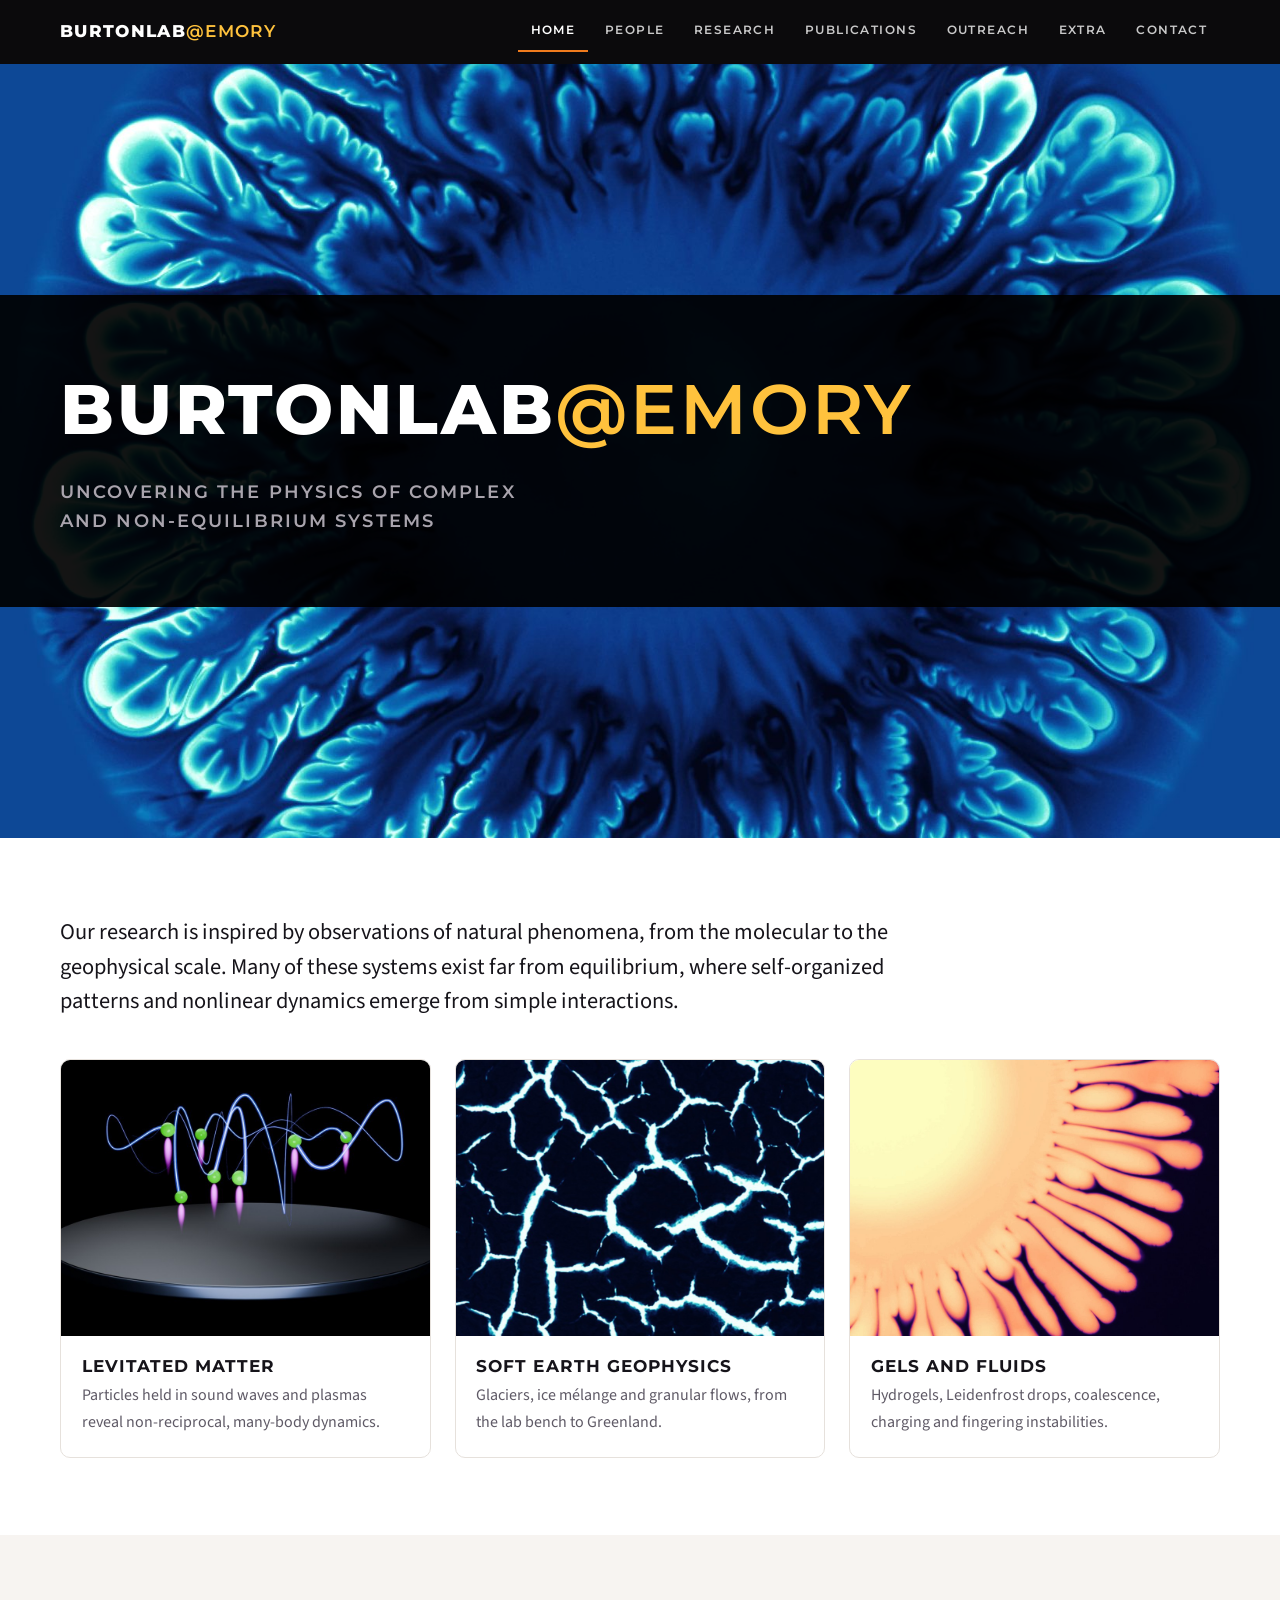
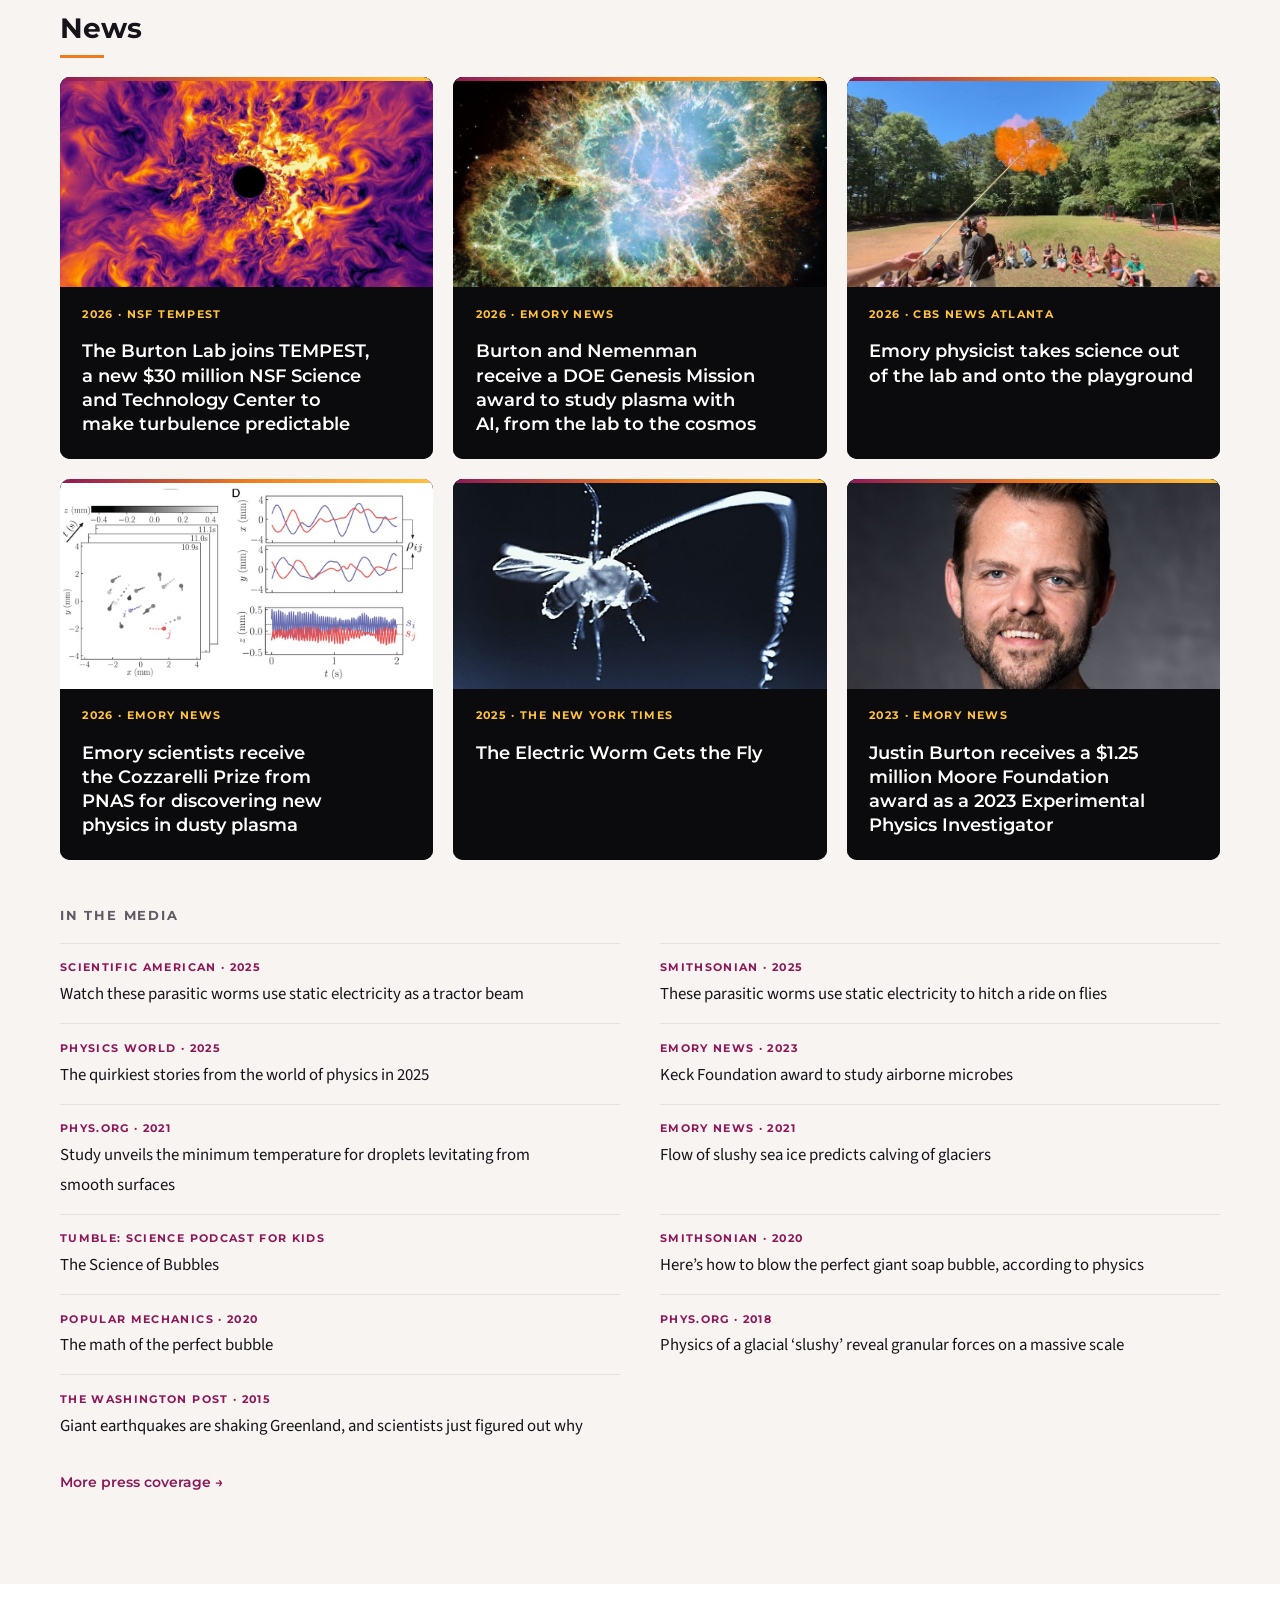
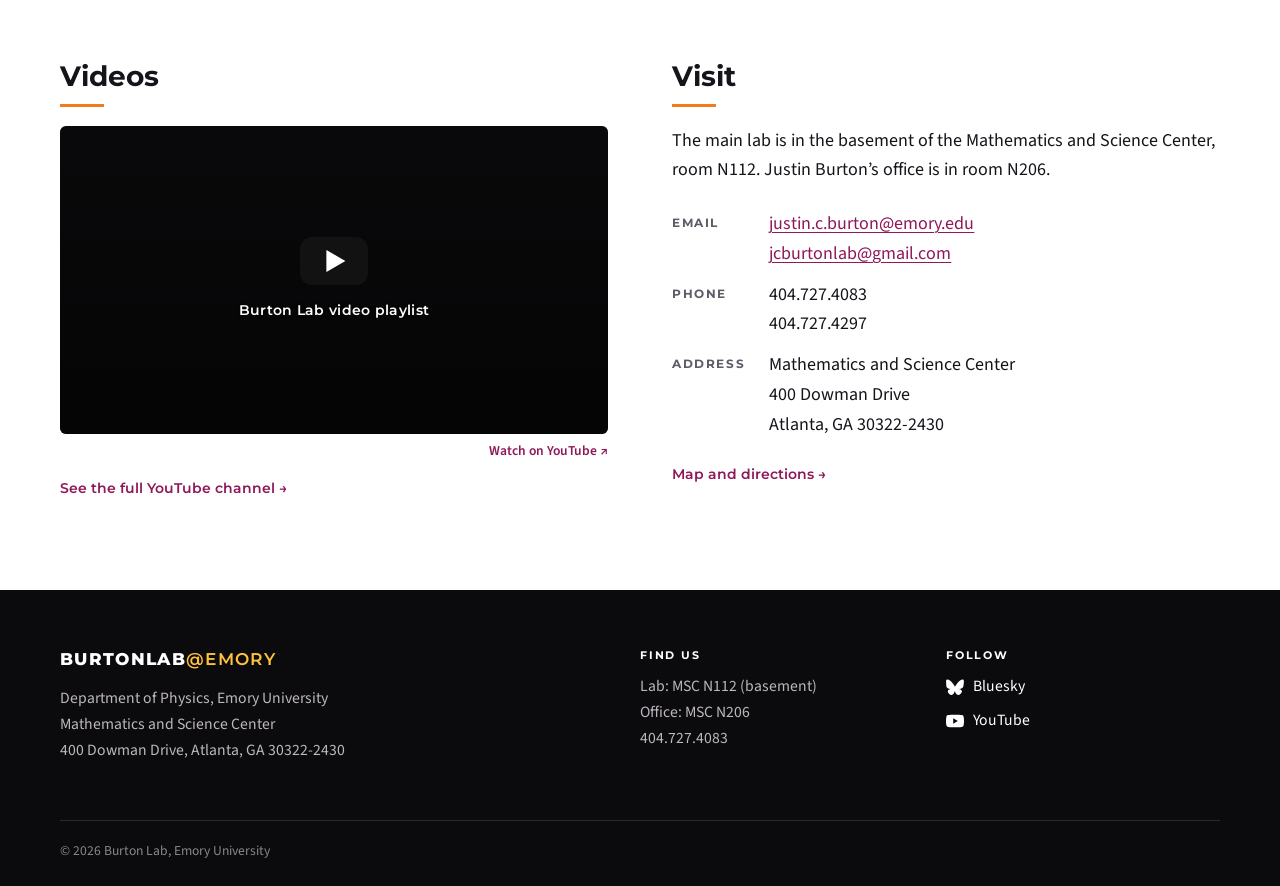
==== commit c10fa83f: "New cover images for Levitated Matter and Soft Earth Geophysics Levitated Matter: rendered illustrat" ====
--- a/index.html
+++ b/index.html
@@ -9,6 +9,8 @@
 <meta property="og:description" content="The Burton Lab at Emory University studies the physics of complex and non-equilibrium systems.">
 <meta property="og:image" content="assets/img/banners/home-hero.jpg">
 <link rel="icon" href="assets/favicon.svg" type="image/svg+xml">
+<link rel="icon" href="assets/favicon-32.png" type="image/png" sizes="32x32">
+<link rel="apple-touch-icon" href="assets/apple-touch-icon.png">
 <link rel="preconnect" href="https://fonts.googleapis.com">
 <link rel="preconnect" href="https://fonts.gstatic.com" crossorigin>
 <link href="https://fonts.googleapis.com/css2?family=Montserrat:wght@500;600;700;800&family=Source+Sans+3:ital,wght@0,400;0,600;0,700;1,400&display=swap" rel="stylesheet">
@@ -41,7 +43,7 @@
     <p class="lead">Our research is inspired by observations of natural phenomena, from the molecular to the geophysical scale. Many of these systems exist far from equilibrium, where self-organized patterns and nonlinear dynamics emerge from simple interactions.</p>
   </div>
   <div class="wrap cards3">
-    <a class="card" href="levitated-matter.html"><div class="ph crop" style="aspect-ratio:4/3" data-label="levitated-matter.png"><img src="assets/img/research/levitated-matter.png" alt="Levitated Matter" loading="lazy"></div><div class="card-b"><h3>Levitated Matter</h3><p>Particles held in sound waves and plasmas reveal non-reciprocal, many-body dynamics.</p></div></a>
+    <a class="card" href="levitated-matter.html"><div class="ph crop" style="aspect-ratio:4/3" data-label="levitated-matter.jpg"><img src="assets/img/research/levitated-matter.jpg" alt="Levitated Matter" loading="lazy"></div><div class="card-b"><h3>Levitated Matter</h3><p>Particles held in sound waves and plasmas reveal non-reciprocal, many-body dynamics.</p></div></a>
     <a class="card" href="soft-earth-geophysics.html"><div class="ph crop" style="aspect-ratio:4/3" data-label="soft-earth-geophysics.jpg"><img src="assets/img/research/soft-earth-geophysics.jpg" alt="Soft Earth Geophysics" loading="lazy"></div><div class="card-b"><h3>Soft Earth Geophysics</h3><p>Glaciers, ice mélange and granular flows, from the lab bench to Greenland.</p></div></a>
     <a class="card" href="gels-and-fluids.html"><div class="ph crop" style="aspect-ratio:4/3" data-label="gels-and-fluids.jpg"><img src="assets/img/research/gels-and-fluids.jpg" alt="Gels and Fluids" loading="lazy"></div><div class="card-b"><h3>Gels and Fluids</h3><p>Hydrogels, Leidenfrost drops, coalescence, charging and fingering instabilities.</p></div></a>
   </div>
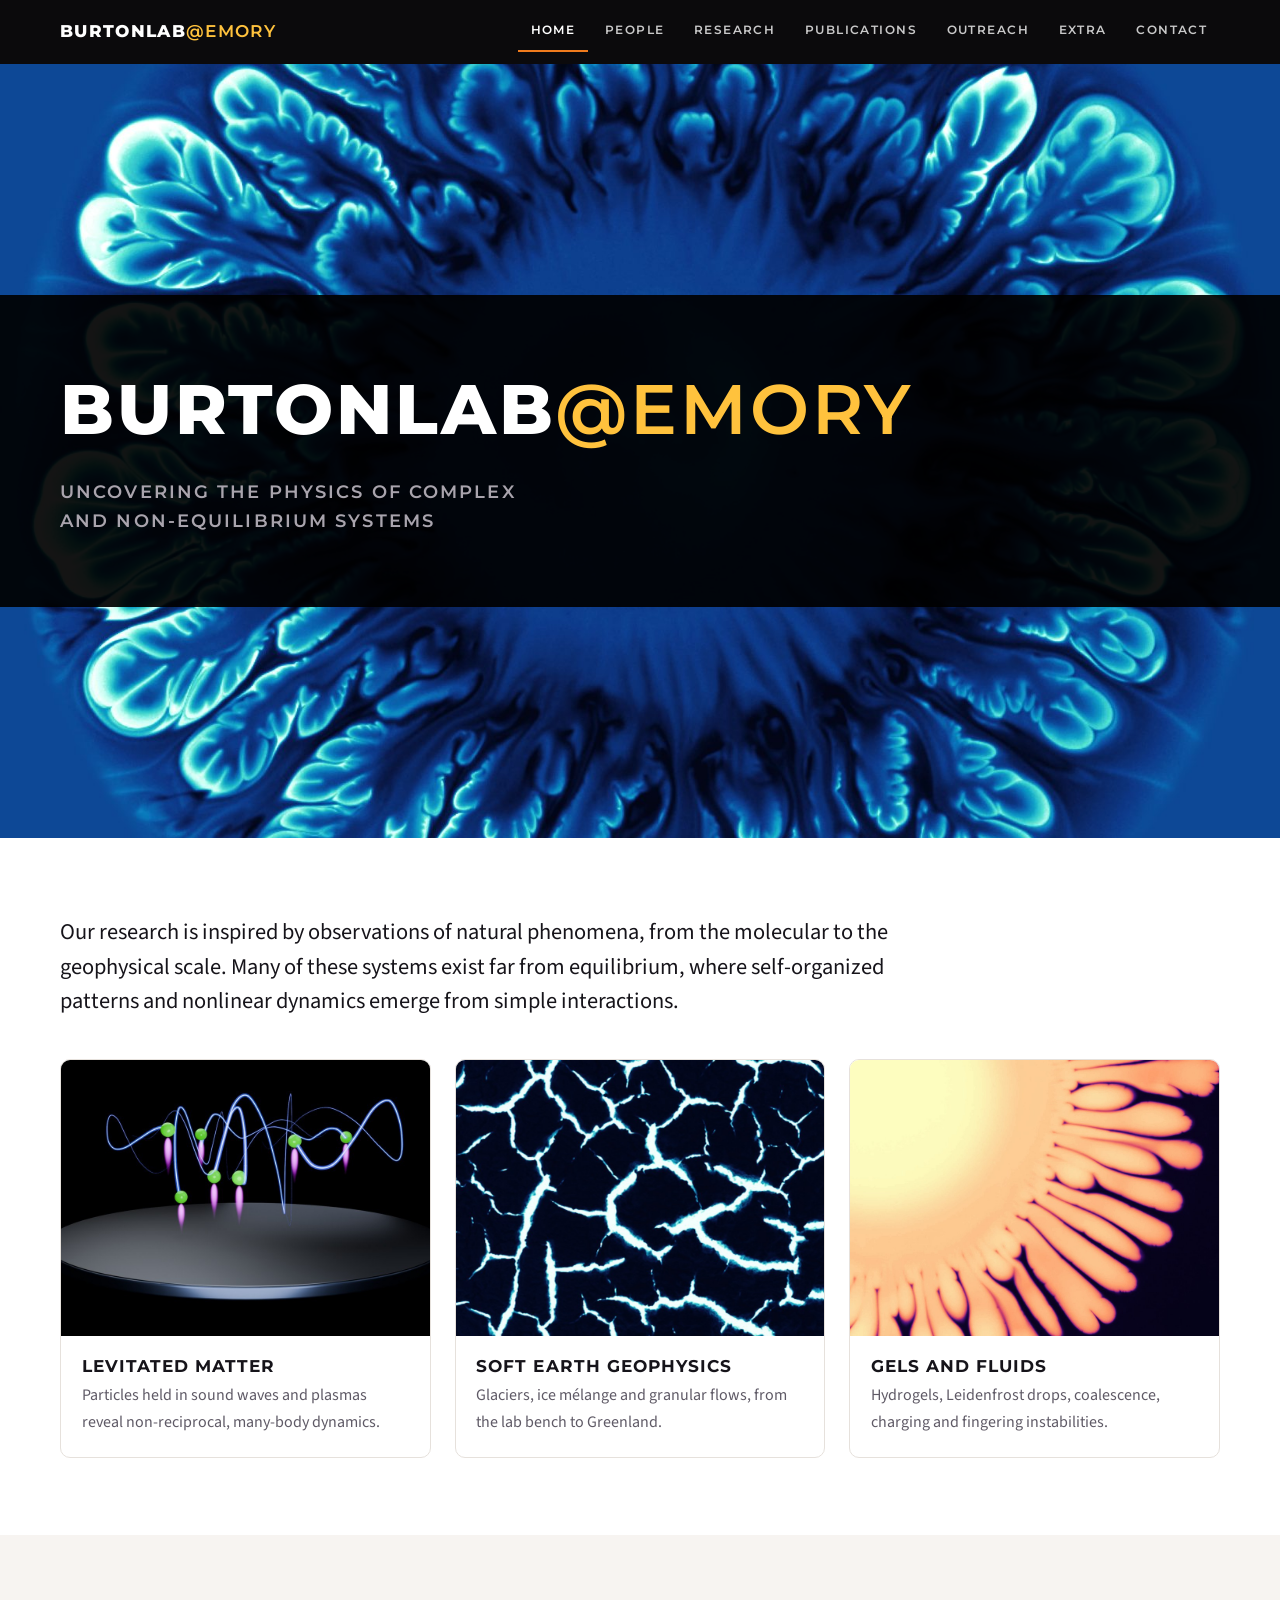
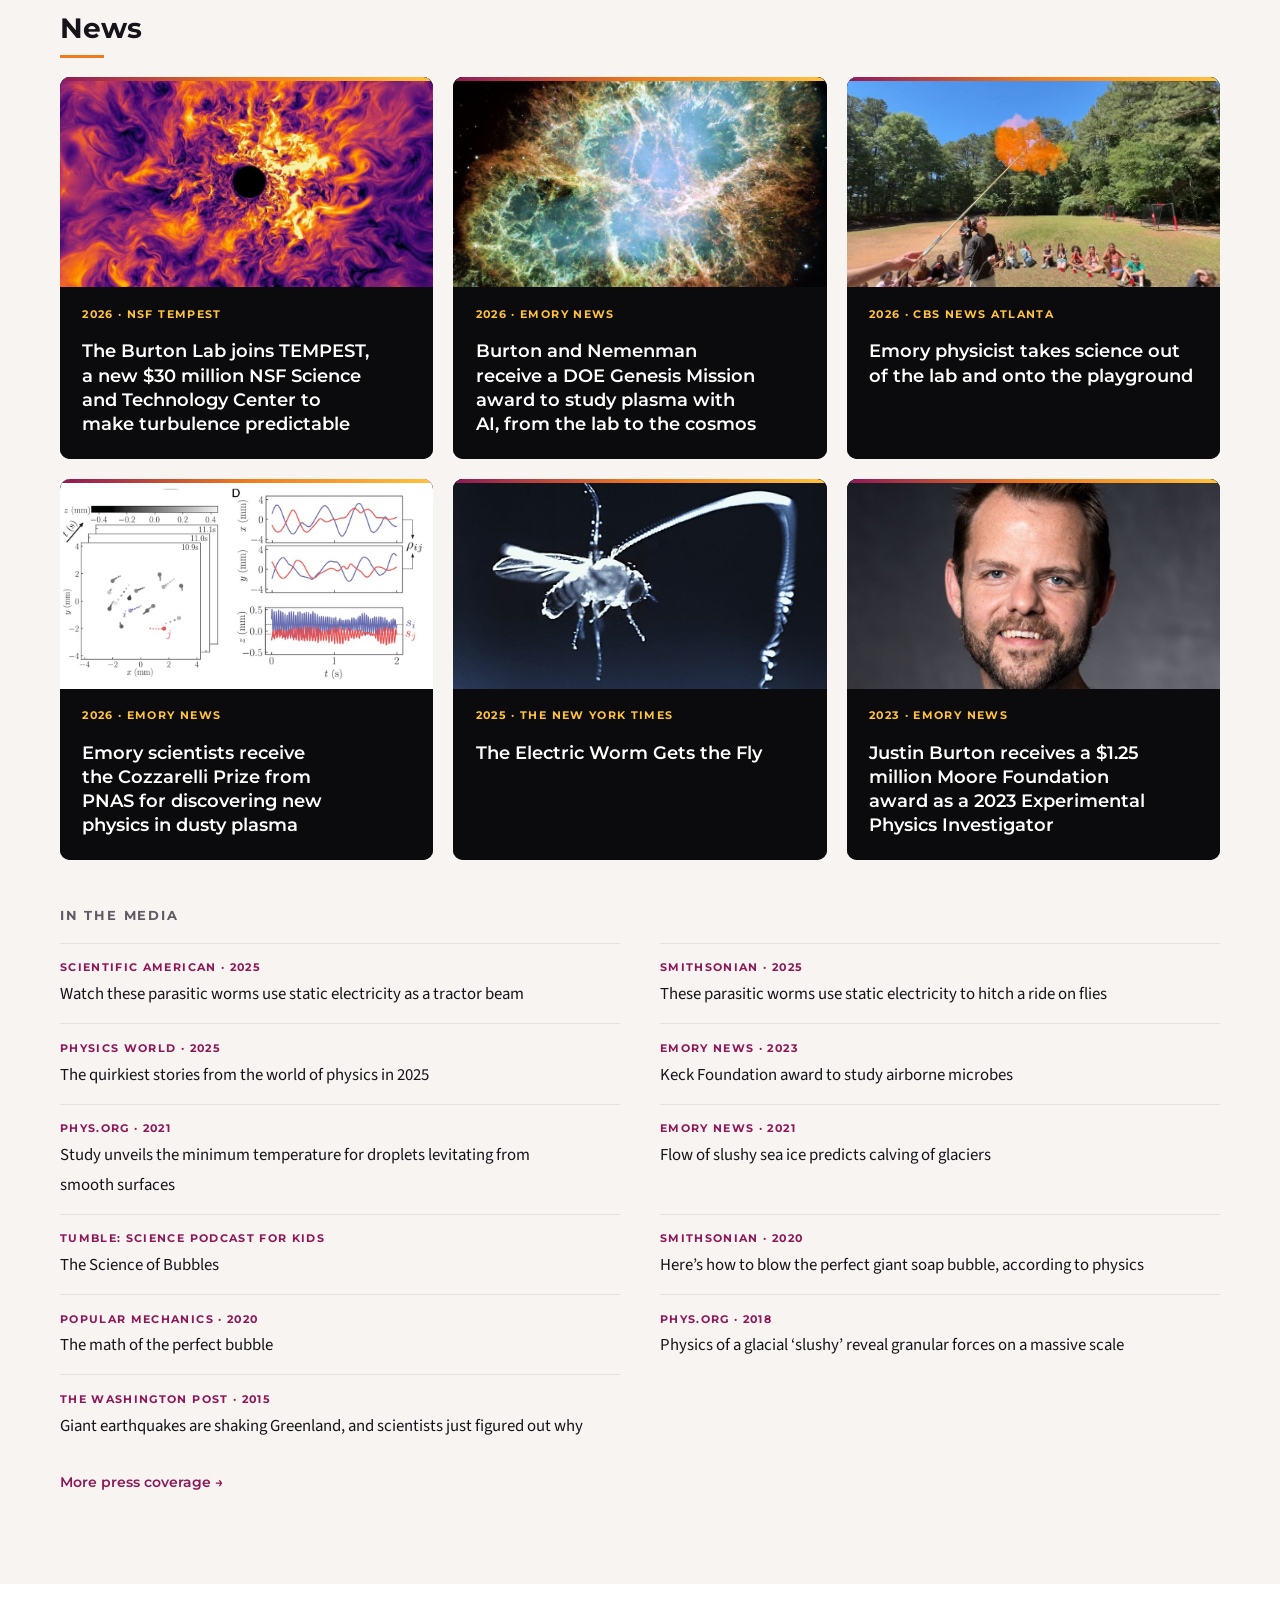
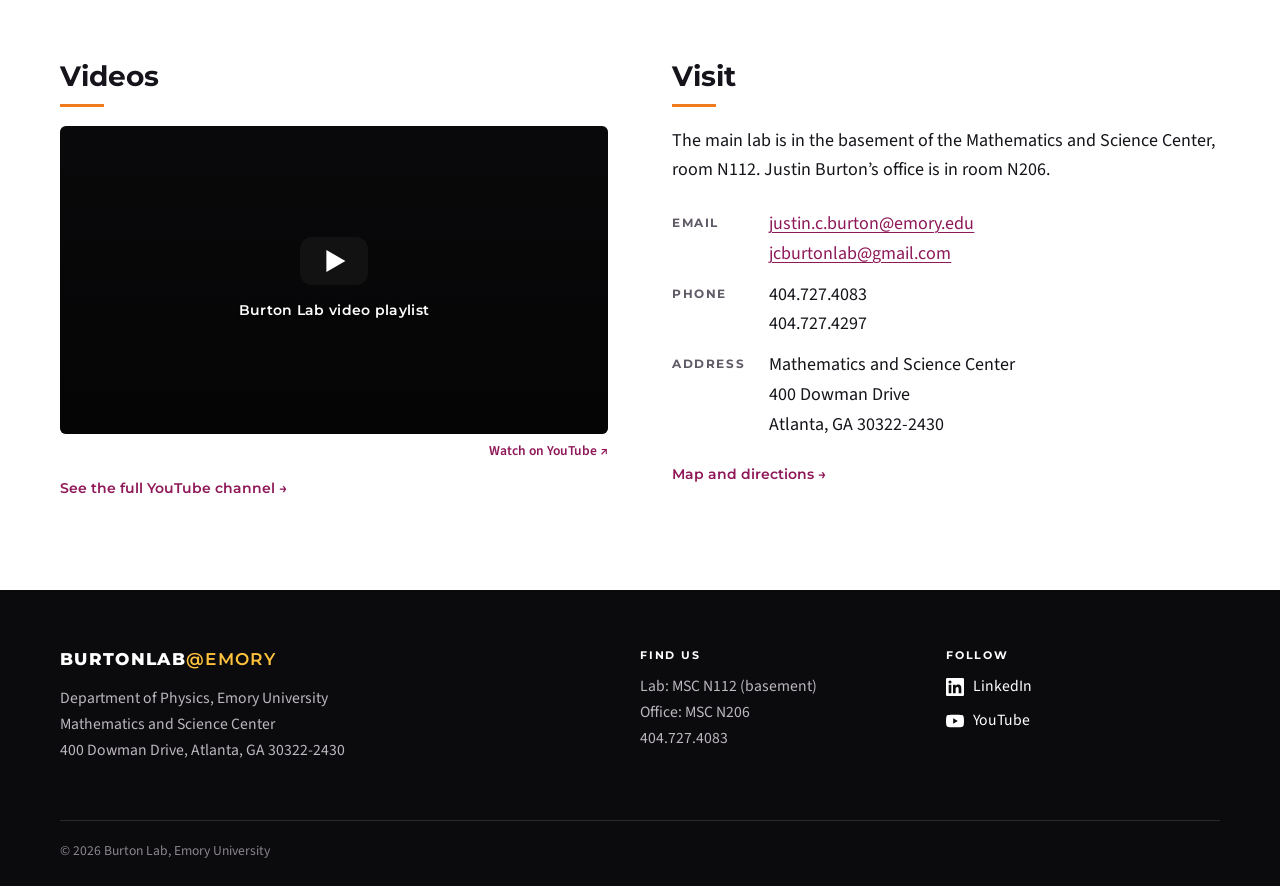
==== commit df62ed80: "Footer: replace Bluesky with LinkedIn Co-Authored-By: Claude Opus 5.5 <noreply@anthropic.com> Claude" ====
--- a/index.html
+++ b/index.html
@@ -8,13 +8,13 @@
 <meta property="og:title" content="Burton Lab @ Emory">
 <meta property="og:description" content="The Burton Lab at Emory University studies the physics of complex and non-equilibrium systems.">
 <meta property="og:image" content="assets/img/banners/home-hero.jpg">
-<link rel="icon" href="assets/favicon.svg" type="image/svg+xml">
-<link rel="icon" href="assets/favicon-32.png" type="image/png" sizes="32x32">
-<link rel="apple-touch-icon" href="assets/apple-touch-icon.png">
+<link rel="icon" href="assets/favicon.svg?v=6a2fb48d" type="image/svg+xml">
+<link rel="icon" href="assets/favicon-32.png?v=23700c77" type="image/png" sizes="32x32">
+<link rel="apple-touch-icon" href="assets/apple-touch-icon.png?v=bfdbe544">
 <link rel="preconnect" href="https://fonts.googleapis.com">
 <link rel="preconnect" href="https://fonts.gstatic.com" crossorigin>
 <link href="https://fonts.googleapis.com/css2?family=Montserrat:wght@500;600;700;800&family=Source+Sans+3:ital,wght@0,400;0,600;0,700;1,400&display=swap" rel="stylesheet">
-<link rel="stylesheet" href="css/style.css">
+<link rel="stylesheet" href="css/style.css?v=2722c87f">
 <script>document.addEventListener('error',function(e){var t=e.target;if(t&&(t.tagName==='IMG'||t.tagName==='VIDEO')){t.classList.add('missing');}},true);</script>
 </head>
 <body class="home">
@@ -29,7 +29,7 @@
 
 <main id="main">
 
-<section class="hero"><div class="bg" style="background-image:url('assets/img/banners/home-hero.jpg')"></div>
+<section class="hero"><div class="bg" style="background-image:url('assets/img/banners/home-hero.jpg?v=85196556')"></div>
   <div class="hero-band">
     <div class="wrap">
       <h1>BURTONLAB<wbr><span>@EMORY</span></h1>
@@ -43,9 +43,9 @@
     <p class="lead">Our research is inspired by observations of natural phenomena, from the molecular to the geophysical scale. Many of these systems exist far from equilibrium, where self-organized patterns and nonlinear dynamics emerge from simple interactions.</p>
   </div>
   <div class="wrap cards3">
-    <a class="card" href="levitated-matter.html"><div class="ph crop" style="aspect-ratio:4/3" data-label="levitated-matter.jpg"><img src="assets/img/research/levitated-matter.jpg" alt="Levitated Matter" loading="lazy"></div><div class="card-b"><h3>Levitated Matter</h3><p>Particles held in sound waves and plasmas reveal non-reciprocal, many-body dynamics.</p></div></a>
-    <a class="card" href="soft-earth-geophysics.html"><div class="ph crop" style="aspect-ratio:4/3" data-label="soft-earth-geophysics.jpg"><img src="assets/img/research/soft-earth-geophysics.jpg" alt="Soft Earth Geophysics" loading="lazy"></div><div class="card-b"><h3>Soft Earth Geophysics</h3><p>Glaciers, ice mélange and granular flows, from the lab bench to Greenland.</p></div></a>
-    <a class="card" href="gels-and-fluids.html"><div class="ph crop" style="aspect-ratio:4/3" data-label="gels-and-fluids.jpg"><img src="assets/img/research/gels-and-fluids.jpg" alt="Gels and Fluids" loading="lazy"></div><div class="card-b"><h3>Gels and Fluids</h3><p>Hydrogels, Leidenfrost drops, coalescence, charging and fingering instabilities.</p></div></a>
+    <a class="card" href="levitated-matter.html"><div class="ph crop" style="aspect-ratio:4/3" data-label="levitated-matter.jpg"><img src="assets/img/research/levitated-matter.jpg?v=3a30316a" alt="Levitated Matter" loading="lazy"></div><div class="card-b"><h3>Levitated Matter</h3><p>Particles held in sound waves and plasmas reveal non-reciprocal, many-body dynamics.</p></div></a>
+    <a class="card" href="soft-earth-geophysics.html"><div class="ph crop" style="aspect-ratio:4/3" data-label="soft-earth-geophysics.jpg"><img src="assets/img/research/soft-earth-geophysics.jpg?v=422b61cd" alt="Soft Earth Geophysics" loading="lazy"></div><div class="card-b"><h3>Soft Earth Geophysics</h3><p>Glaciers, ice mélange and granular flows, from the lab bench to Greenland.</p></div></a>
+    <a class="card" href="gels-and-fluids.html"><div class="ph crop" style="aspect-ratio:4/3" data-label="gels-and-fluids.jpg"><img src="assets/img/research/gels-and-fluids.jpg?v=490cb157" alt="Gels and Fluids" loading="lazy"></div><div class="card-b"><h3>Gels and Fluids</h3><p>Hydrogels, Leidenfrost drops, coalescence, charging and fingering instabilities.</p></div></a>
   </div>
 </section>
 
@@ -54,38 +54,38 @@
     <h2 class="sec-h">News</h2>
     <div class="news3">
       <a class="news-card" href="https://tempest-stc.msu.edu/news/msu-receives-30m-nsf-grant-establish-turbulence-research-center">
-        <div class="nc-img" style="background-image:url('assets/img/news/tempest.jpg')"></div>
+        <div class="nc-img" style="background-image:url('assets/img/news/tempest.jpg?v=7d1b560f')"></div>
         <div class="nc-body">
         <p class="m-src">2026 · NSF TEMPEST</p>
         <h3>The Burton Lab joins TEMPEST, a new $30 million NSF Science and Technology Center to make turbulence predictable</h3>
       </div>
       </a>
       <a class="news-card" href="https://news.emory.edu/stories/2026/07/emory-scientists-selected-us-genesis-mission-awards-speed-discovery-through-ai">
-        <div class="nc-img" style="background-image:url('assets/img/news/genesis.jpg')"></div>
+        <div class="nc-img" style="background-image:url('assets/img/news/genesis.jpg?v=bf475583')"></div>
         <div class="nc-body">
         <p class="m-src">2026 · Emory News</p>
         <h3>Burton and Nemenman receive a DOE Genesis Mission award to study plasma with AI, from the lab to the cosmos</h3></div>
       </a>
       <a class="news-card" href="https://www.cbsnews.com/atlanta/news/emory-physicist-takes-science-out-of-the-lab-and-onto-the-playground/">
-        <div class="nc-img" style="background-image:url('assets/img/news/cbs.jpg')"></div>
+        <div class="nc-img" style="background-image:url('assets/img/news/cbs.jpg?v=1fd32c86')"></div>
         <div class="nc-body">
         <p class="m-src">2026 · CBS News Atlanta</p>
         <h3>Emory physicist takes science out of the lab and onto the playground</h3></div>
       </a>
       <a class="news-card" href="https://news.emory.edu/stories/2026/05/er_cozzarelli_prize/story.html">
-        <div class="nc-img" style="background-image:url('assets/img/news/cozzarelli.jpg')"></div>
+        <div class="nc-img" style="background-image:url('assets/img/news/cozzarelli.jpg?v=ef9900c8')"></div>
         <div class="nc-body">
         <p class="m-src">2026 · Emory News</p>
         <h3>Emory scientists receive the Cozzarelli Prize from PNAS for discovering new physics in dusty plasma</h3></div>
       </a>
       <a class="news-card" href="https://www.nytimes.com/2025/10/22/science/worms-static-electricity.html?unlocked_article_code=1.vU8.OGUW.R2_FJxa88JDH&amp;smid=url-share">
-        <div class="nc-img" style="background-image:url('assets/img/news/nyt-worm.jpg')"></div>
+        <div class="nc-img" style="background-image:url('assets/img/news/nyt-worm.jpg?v=74bc0ee6')"></div>
         <div class="nc-body">
         <p class="m-src">2025 · The New York Times</p>
         <h3>The Electric Worm Gets the Fly</h3></div>
       </a>
       <a class="news-card" href="https://news.emory.edu/stories/2023/08/er_burton_grant_29-08-2023/story.html">
-        <div class="nc-img" style="background-image:url('assets/img/news/moore.jpg');background-position:center 30%"></div>
+        <div class="nc-img" style="background-image:url('assets/img/news/moore.jpg?v=8aae62ca');background-position:center 30%"></div>
         <div class="nc-body">
         <p class="m-src">2023 · Emory News</p>
         <h3>Justin Burton receives a $1.25 million Moore Foundation award as a 2023 Experimental Physics Investigator</h3></div>
@@ -130,12 +130,12 @@
     </div>
     <div>
       <p class="foot-h">Follow</p>
-      <p class="social"><a href="https://bsky.app/profile/burtonlab.bsky.social" aria-label="Bluesky"><svg viewBox="0 0 24 24" aria-hidden="true"><path d="M5.2 3.3C7.9 5.3 10.8 9.4 12 11.7c1.2-2.3 4.1-6.4 6.8-8.4 1.9-1.5 5.1-2.6 5.1 1 0 .7-.4 6-.7 6.8-.9 3-4 3.8-6.8 3.3 4.9.8 6.1 3.6 3.4 6.3-5.1 5.2-7.3-1.3-7.9-3l-.1-.3-.1.3c-.6 1.7-2.8 8.2-7.9 3-2.7-2.7-1.5-5.5 3.4-6.3-2.8.5-5.9-.3-6.8-3.3C.5 10.3.1 5 .1 4.3c0-3.6 3.2-2.5 5.1-1z"/></svg><span>Bluesky</span></a><a href="https://www.youtube.com/channel/UCtBs-PlmusRjpb8XsMqxd4Q" aria-label="YouTube"><svg viewBox="0 0 24 24" aria-hidden="true"><path d="M23.5 6.2a3 3 0 0 0-2.1-2.1C19.5 3.6 12 3.6 12 3.6s-7.5 0-9.4.5A3 3 0 0 0 .5 6.2 31 31 0 0 0 0 12a31 31 0 0 0 .5 5.8 3 3 0 0 0 2.1 2.1c1.9.5 9.4.5 9.4.5s7.5 0 9.4-.5a3 3 0 0 0 2.1-2.1A31 31 0 0 0 24 12a31 31 0 0 0-.5-5.8zM9.6 15.6V8.4l6.2 3.6-6.2 3.6z"/></svg><span>YouTube</span></a></p>
+      <p class="social"><a href="https://www.linkedin.com/in/justin-burton-40b051308/" aria-label="LinkedIn"><svg viewBox="0 0 24 24" aria-hidden="true"><path d="M20.45 20.45h-3.56v-5.57c0-1.33-.02-3.04-1.85-3.04-1.85 0-2.14 1.45-2.14 2.94v5.67H9.35V9h3.41v1.56h.05c.48-.9 1.64-1.85 3.37-1.85 3.6 0 4.27 2.37 4.27 5.46v6.28zM5.34 7.43a2.06 2.06 0 1 1 0-4.13 2.06 2.06 0 0 1 0 4.13zM7.12 20.45H3.56V9h3.56v11.45zM22.22 0H1.77C.79 0 0 .77 0 1.73v20.54C0 23.23.79 24 1.77 24h20.45c.98 0 1.78-.77 1.78-1.73V1.73C24 .77 23.2 0 22.22 0z"/></svg><span>LinkedIn</span></a><a href="https://www.youtube.com/channel/UCtBs-PlmusRjpb8XsMqxd4Q" aria-label="YouTube"><svg viewBox="0 0 24 24" aria-hidden="true"><path d="M23.5 6.2a3 3 0 0 0-2.1-2.1C19.5 3.6 12 3.6 12 3.6s-7.5 0-9.4.5A3 3 0 0 0 .5 6.2 31 31 0 0 0 0 12a31 31 0 0 0 .5 5.8 3 3 0 0 0 2.1 2.1c1.9.5 9.4.5 9.4.5s7.5 0 9.4-.5a3 3 0 0 0 2.1-2.1A31 31 0 0 0 24 12a31 31 0 0 0-.5-5.8zM9.6 15.6V8.4l6.2 3.6-6.2 3.6z"/></svg><span>YouTube</span></a></p>
     </div>
   </div>
   <div class="wrap copy">© <span id="yr">2026</span> Burton Lab, Emory University</div>
 </footer>
 <dialog class="lightbox" aria-label="Image viewer"><button class="lb-close" aria-label="Close">×</button><figure><div class="lb-img"></div><figcaption></figcaption></figure></dialog>
-<script src="js/site.js"></script>
+<script src="js/site.js?v=42a9fa88"></script>
 </body>
 </html>
